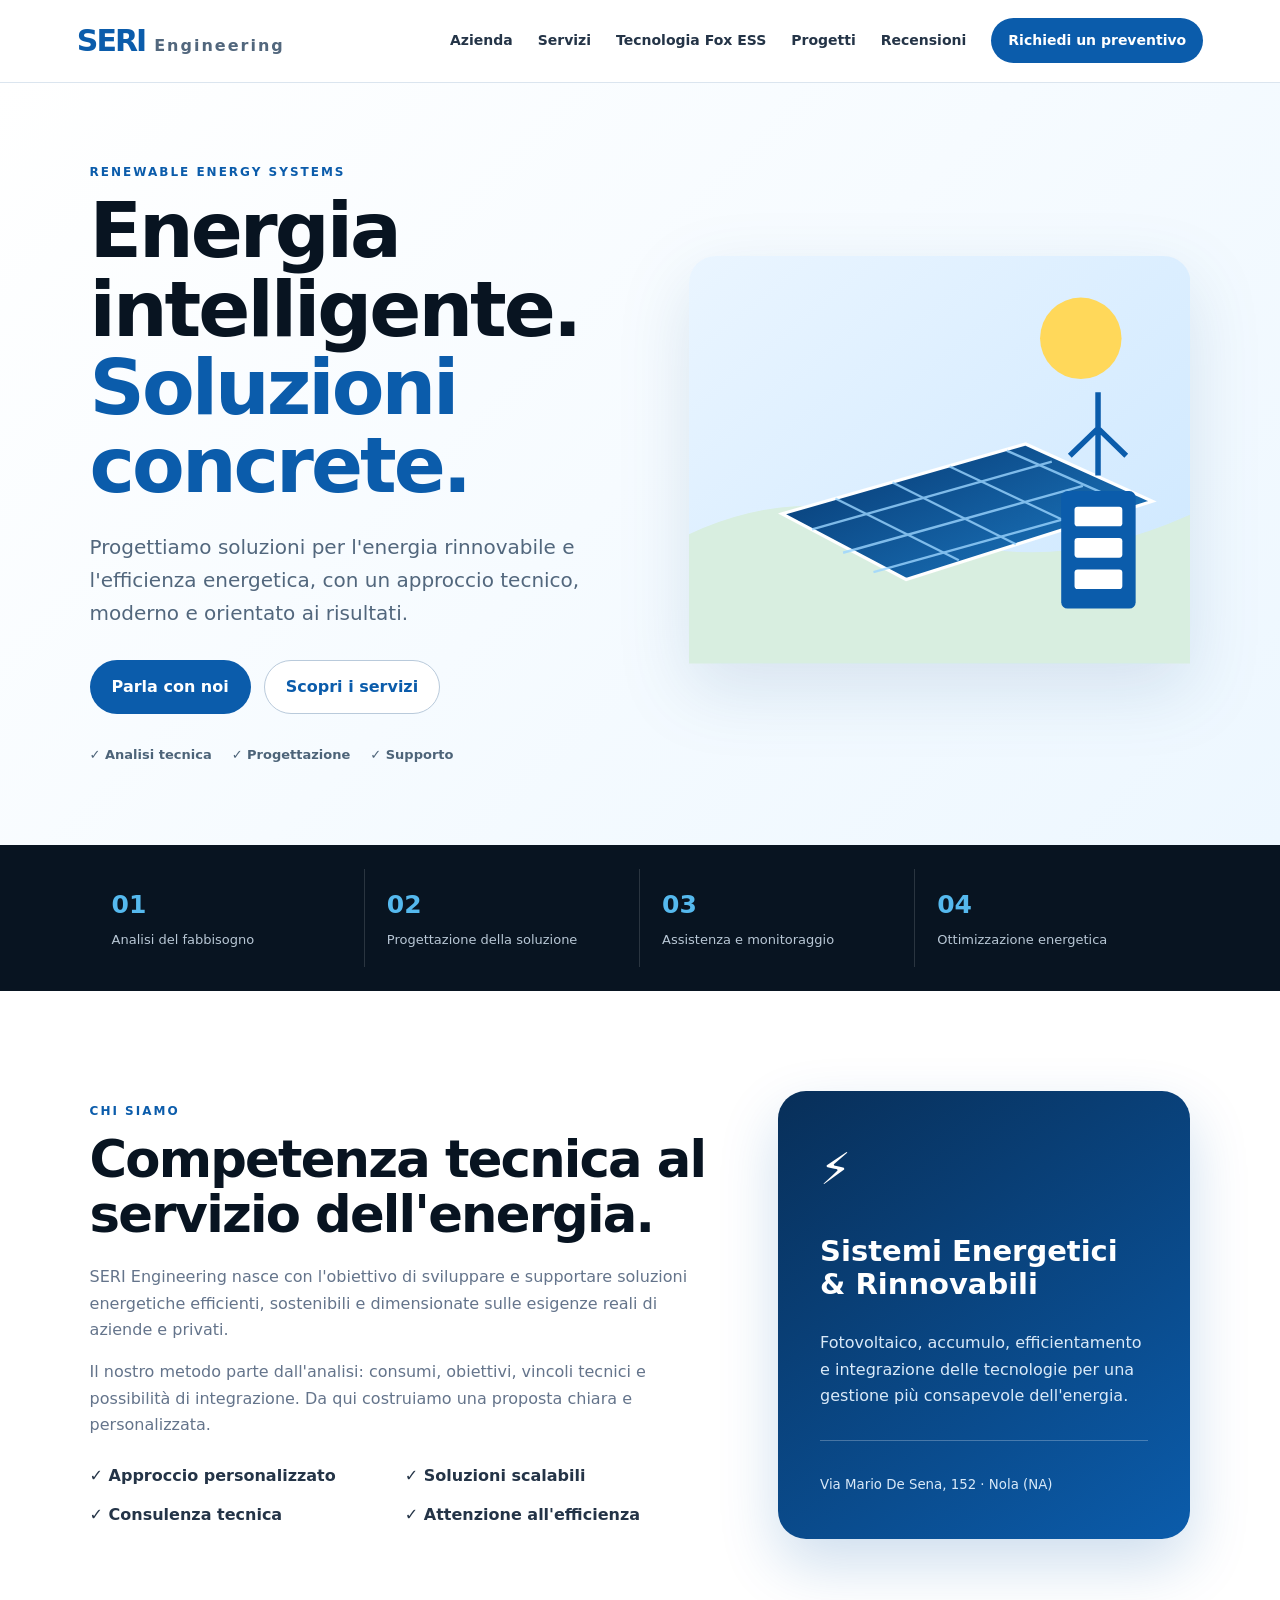
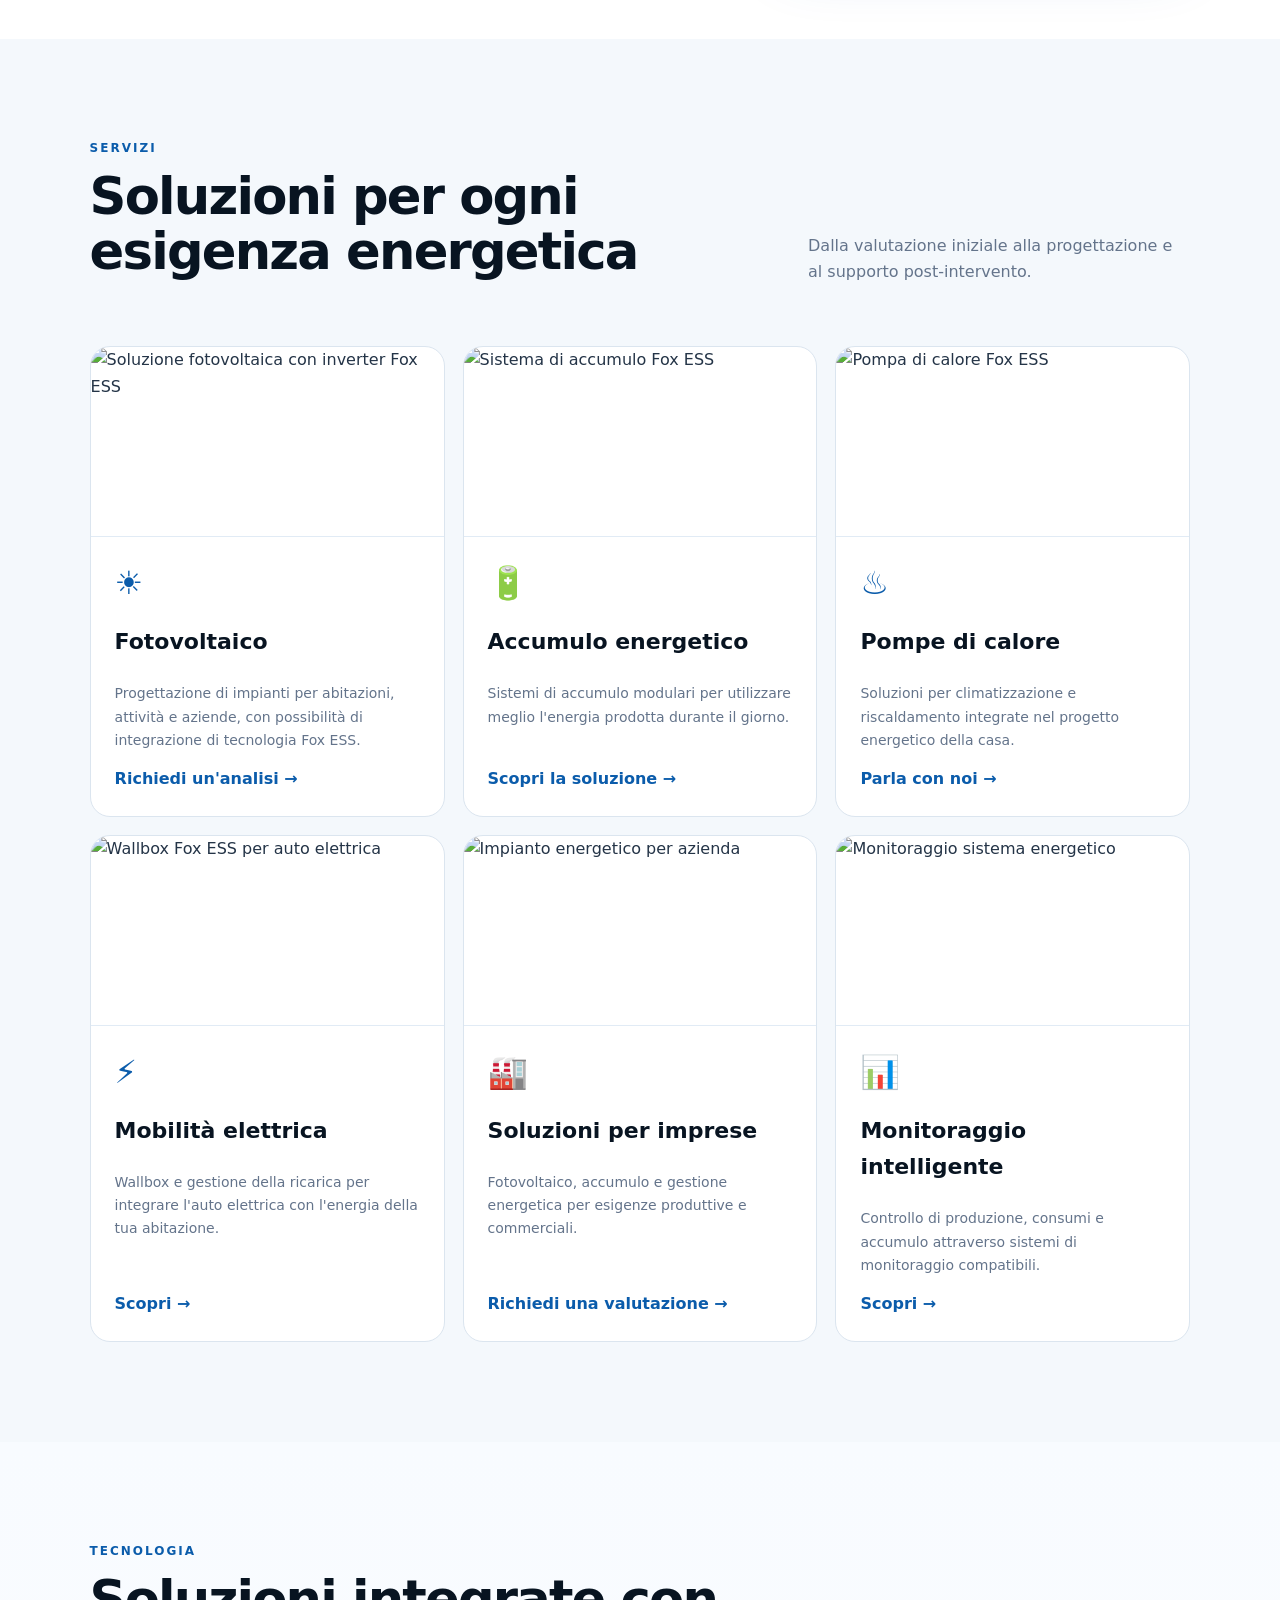
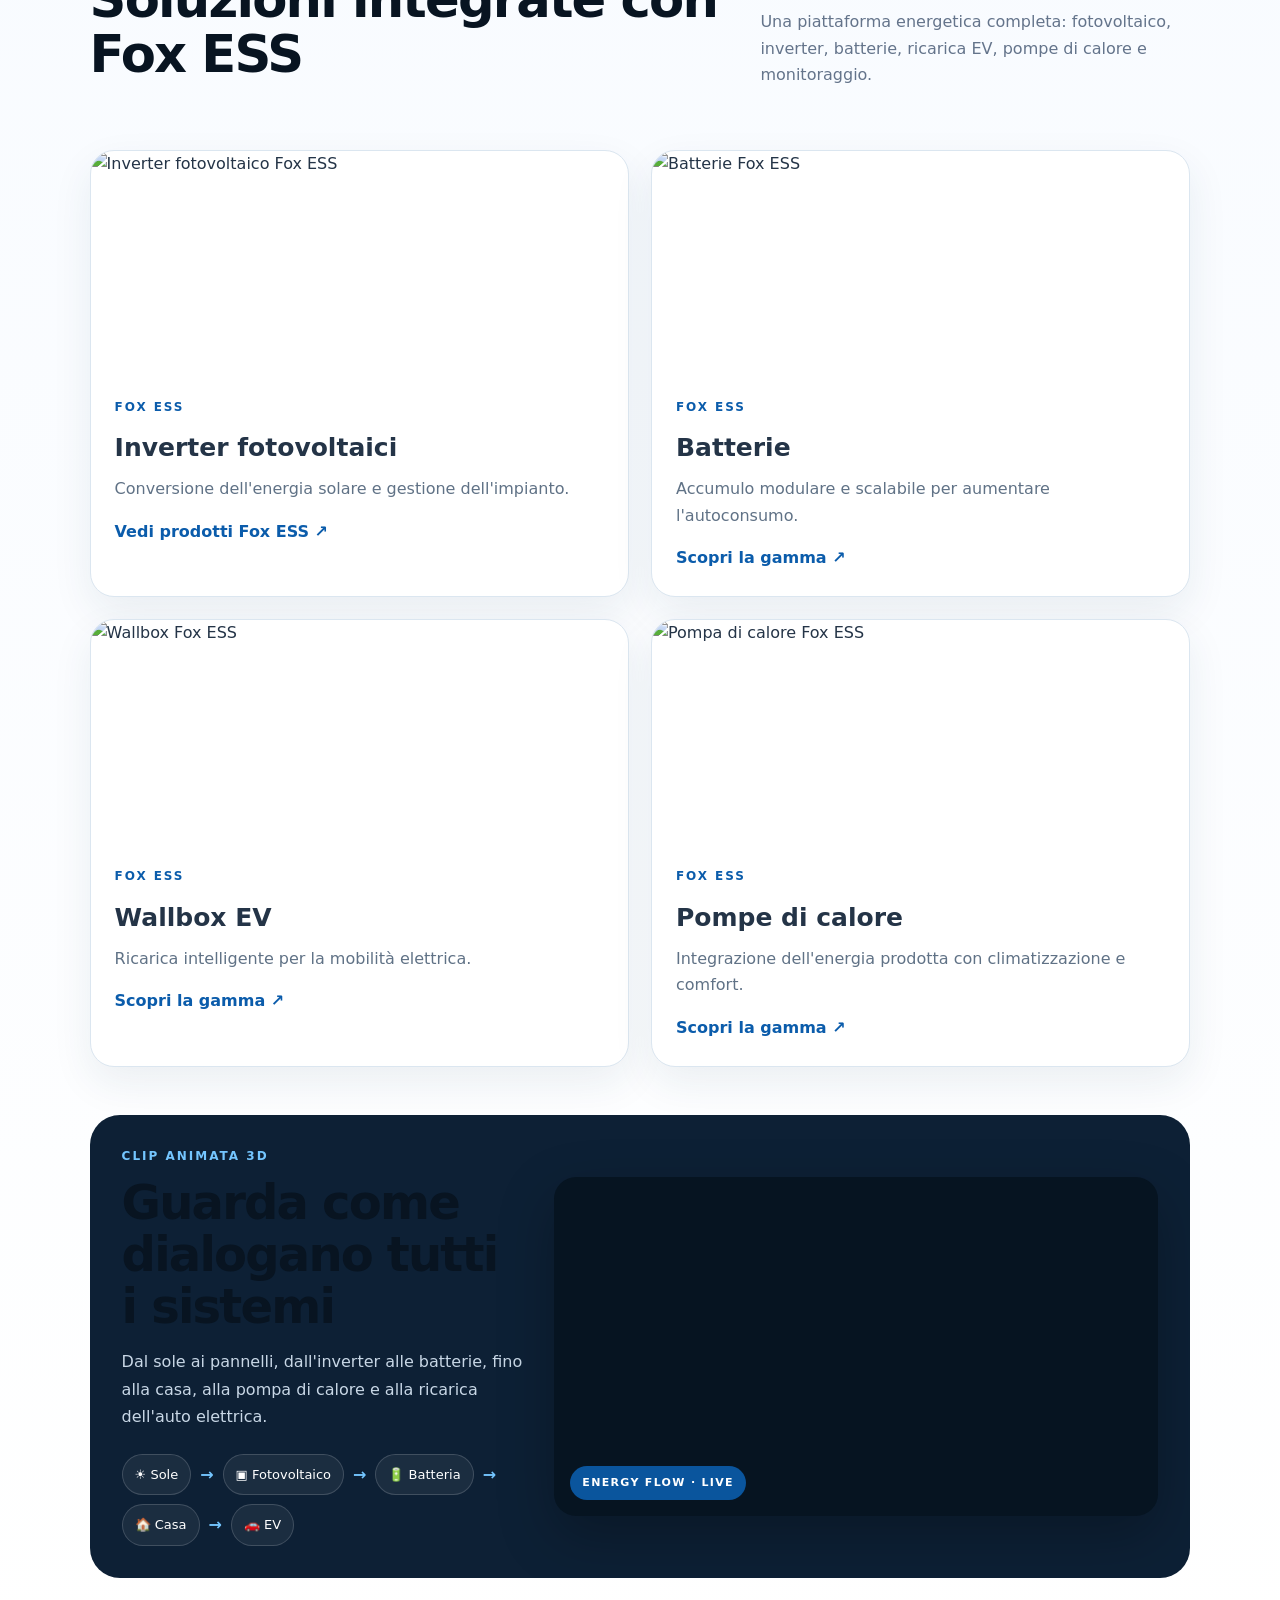
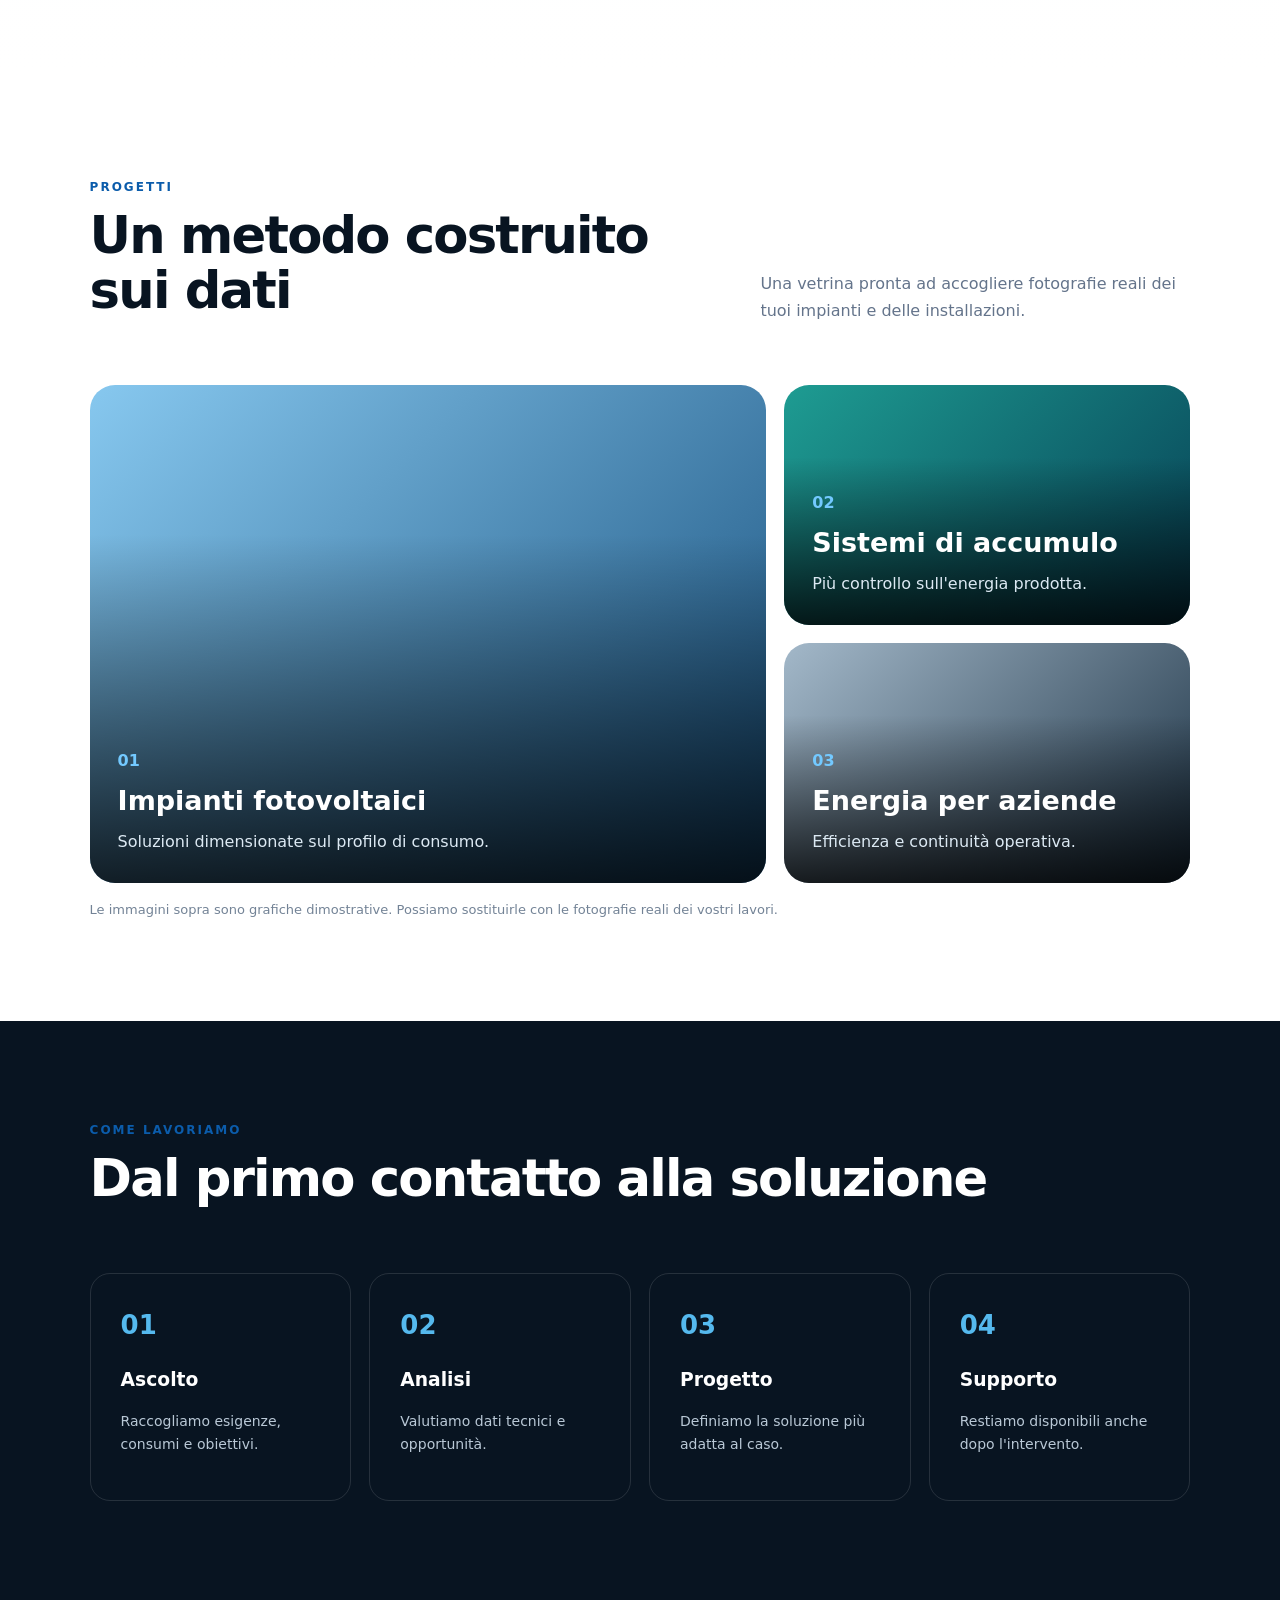
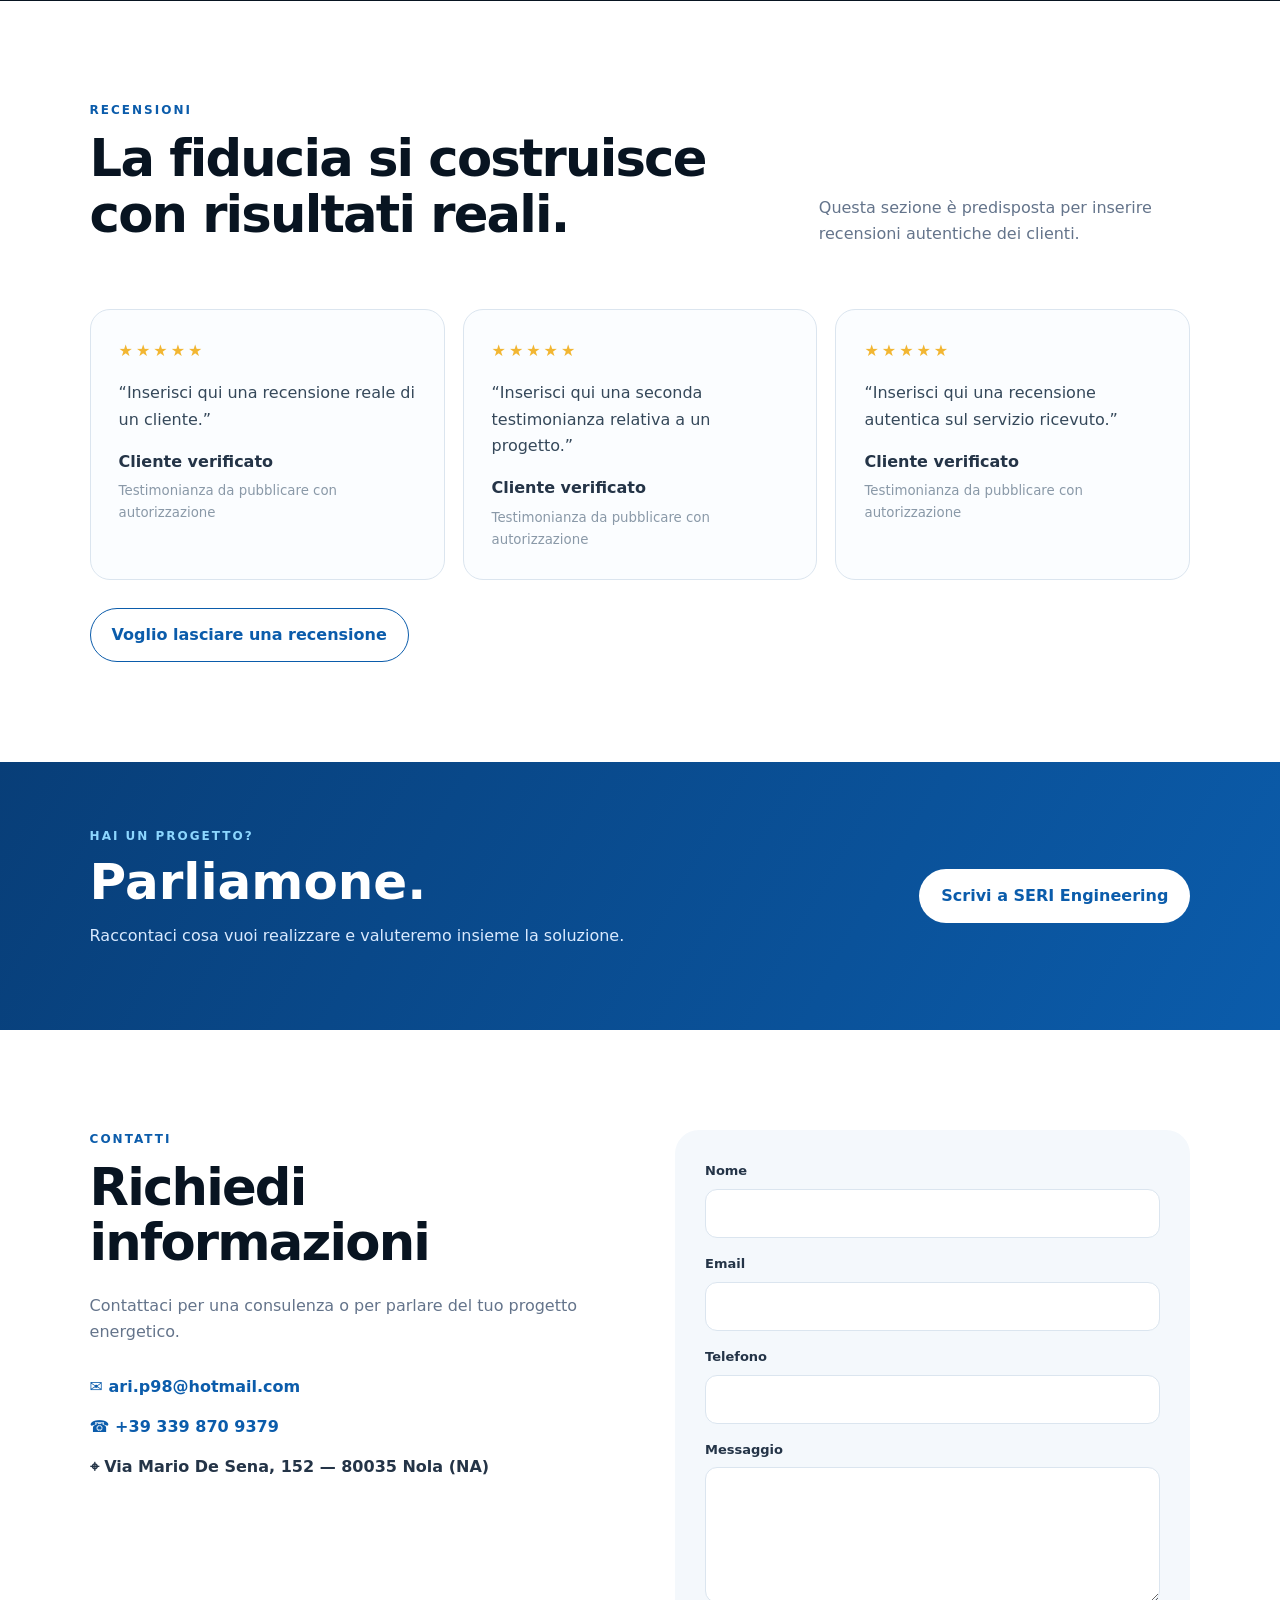
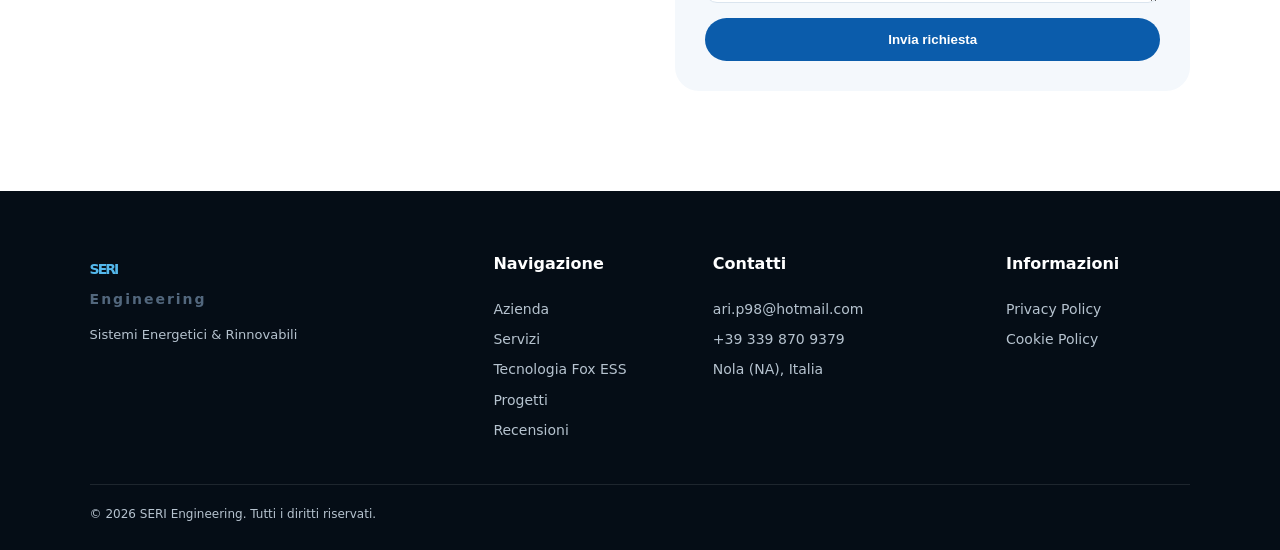
==== index.html @ bf1ba9ee "Add files via upload" ====
<!DOCTYPE html>
<html lang="it">
<head>
  <meta charset="UTF-8">
  <meta name="viewport" content="width=device-width, initial-scale=1.0">
  <meta name="description" content="SERI Engineering - sistemi energetici, energie rinnovabili, fotovoltaico, accumulo ed efficientamento energetico.">
  <meta name="theme-color" content="#0b5cab">
  <title>SERI Engineering | Sistemi Energetici & Rinnovabili</title>
  <link rel="icon" href="favicon.svg" type="image/svg+xml">
  <link rel="stylesheet" href="style.css">
</head>
<body>
<header class="header">
  <a class="brand" href="#home" aria-label="SERI Engineering home">
    <span class="brand-mark">SERI</span><span class="brand-sub">Engineering</span>
  </a>
  <button class="menu-btn" aria-label="Apri menu">☰</button>
  <nav class="nav">
    <a href="#azienda">Azienda</a>
    <a href="#servizi">Servizi</a>
    <a href="#fox">Tecnologia Fox ESS</a>
    <a href="#progetti">Progetti</a>
    <a href="#recensioni">Recensioni</a>
    <a href="#contatti" class="nav-cta">Richiedi un preventivo</a>
  </nav>
</header>

<main>
<section id="home" class="hero">
  <div class="hero-copy">
    <div class="eyebrow">RENEWABLE ENERGY SYSTEMS</div>
    <h1>Energia intelligente.<br><span>Soluzioni concrete.</span></h1>
    <p>Progettiamo soluzioni per l'energia rinnovabile e l'efficienza energetica, con un approccio tecnico, moderno e orientato ai risultati.</p>
    <div class="hero-actions">
      <a class="btn primary" href="#contatti">Parla con noi</a>
      <a class="btn ghost" href="#servizi">Scopri i servizi</a>
    </div>
    <div class="hero-trust">
      <span>✓ Analisi tecnica</span><span>✓ Progettazione</span><span>✓ Supporto</span>
    </div>
  </div>
  <div class="hero-art" aria-label="Illustrazione di impianto fotovoltaico">
    <svg viewBox="0 0 640 520" role="img">
      <defs>
        <linearGradient id="sky" x1="0" y1="0" x2="1" y2="1"><stop stop-color="#eaf5ff"/><stop offset="1" stop-color="#cce7ff"/></linearGradient>
        <linearGradient id="panel" x1="0" y1="0" x2="1" y2="1"><stop stop-color="#083e78"/><stop offset="1" stop-color="#1b75bd"/></linearGradient>
      </defs>
      <rect width="640" height="520" rx="34" fill="url(#sky)"/>
      <circle cx="500" cy="105" r="52" fill="#ffd85a"/>
      <path d="M0 355 Q150 285 300 350 T640 330 V520 H0Z" fill="#d8eee0"/>
      <g transform="translate(105 230) rotate(-8)">
        <polygon points="0,100 320,55 470,150 145,205" fill="url(#panel)" stroke="#fff" stroke-width="4"/>
        <g stroke="#9bd5ff" stroke-width="3" opacity=".8">
          <path d="M70 90 L215 190"/><path d="M145 80 L290 180"/><path d="M220 70 L365 165"/><path d="M295 60 L440 150"/>
          <path d="M35 125 L350 82"/><path d="M70 160 L385 118"/><path d="M105 190 L420 148"/>
        </g>
      </g>
      <g fill="#0b5cab">
        <rect x="475" y="300" width="95" height="150" rx="8"/>
        <rect x="492" y="320" width="61" height="25" rx="4" fill="#fff"/>
        <rect x="492" y="360" width="61" height="25" rx="4" fill="#fff"/>
        <rect x="492" y="400" width="61" height="25" rx="4" fill="#fff"/>
      </g>
      <path d="M522 280V220 M522 220l-36 35 M522 220l36 35 M522 220l0-46" stroke="#0b5cab" stroke-width="7" fill="none"/>
    </svg>
  </div>
</section>

<section class="stats">
  <div><strong>01</strong><span>Analisi del fabbisogno</span></div>
  <div><strong>02</strong><span>Progettazione della soluzione</span></div>
  <div><strong>03</strong><span>Assistenza e monitoraggio</span></div>
  <div><strong>04</strong><span>Ottimizzazione energetica</span></div>
</section>

<section id="azienda" class="section split">
  <div>
    <div class="eyebrow">CHI SIAMO</div>
    <h2>Competenza tecnica al servizio dell'energia.</h2>
    <p>SERI Engineering nasce con l'obiettivo di sviluppare e supportare soluzioni energetiche efficienti, sostenibili e dimensionate sulle esigenze reali di aziende e privati.</p>
    <p>Il nostro metodo parte dall'analisi: consumi, obiettivi, vincoli tecnici e possibilità di integrazione. Da qui costruiamo una proposta chiara e personalizzata.</p>
    <div class="check-grid">
      <span>✓ Approccio personalizzato</span><span>✓ Soluzioni scalabili</span>
      <span>✓ Consulenza tecnica</span><span>✓ Attenzione all'efficienza</span>
    </div>
  </div>
  <div class="about-card">
    <div class="about-icon">⚡</div>
    <h3>Sistemi Energetici & Rinnovabili</h3>
    <p>Fotovoltaico, accumulo, efficientamento e integrazione delle tecnologie per una gestione più consapevole dell'energia.</p>
    <div class="mini-line"></div>
    <small>Via Mario De Sena, 152 · Nola (NA)</small>
  </div>
</section>

<section id="servizi" class="section section-light">
  <div class="section-head">
    <div><div class="eyebrow">SERVIZI</div><h2>Soluzioni per ogni esigenza energetica</h2></div>
    <p>Dalla valutazione iniziale alla progettazione e al supporto post-intervento.</p>
  </div>
  <div class="cards service-cards-visual">
    <article class="service-card visual-card"><img src="assets/solar.svg" alt="Soluzione fotovoltaica con inverter Fox ESS"><div class="service-icon">☀</div><h3>Fotovoltaico</h3><p>Progettazione di impianti per abitazioni, attività e aziende, con possibilità di integrazione di tecnologia Fox ESS.</p><a href="#contatti">Richiedi un'analisi →</a></article>
    <article class="service-card visual-card"><img src="assets/battery.svg" alt="Sistema di accumulo Fox ESS"><div class="service-icon">🔋</div><h3>Accumulo energetico</h3><p>Sistemi di accumulo modulari per utilizzare meglio l'energia prodotta durante il giorno.</p><a href="#contatti">Scopri la soluzione →</a></article>
    <article class="service-card visual-card"><img src="assets/heatpump.svg" alt="Pompa di calore Fox ESS"><div class="service-icon">♨</div><h3>Pompe di calore</h3><p>Soluzioni per climatizzazione e riscaldamento integrate nel progetto energetico della casa.</p><a href="#contatti">Parla con noi →</a></article>
    <article class="service-card visual-card"><img src="assets/wallbox.svg" alt="Wallbox Fox ESS per auto elettrica"><div class="service-icon">⚡</div><h3>Mobilità elettrica</h3><p>Wallbox e gestione della ricarica per integrare l'auto elettrica con l'energia della tua abitazione.</p><a href="#contatti">Scopri →</a></article>
    <article class="service-card visual-card"><img src="assets/solar.svg" alt="Impianto energetico per azienda"><div class="service-icon">🏭</div><h3>Soluzioni per imprese</h3><p>Fotovoltaico, accumulo e gestione energetica per esigenze produttive e commerciali.</p><a href="#contatti">Richiedi una valutazione →</a></article>
    <article class="service-card visual-card"><img src="assets/battery.svg" alt="Monitoraggio sistema energetico"><div class="service-icon">📊</div><h3>Monitoraggio intelligente</h3><p>Controllo di produzione, consumi e accumulo attraverso sistemi di monitoraggio compatibili.</p><a href="#contatti">Scopri →</a></article>
  </div>
</section>

<section id="fox" class="section fox-section">
  <div class="section-head">
    <div><div class="eyebrow">TECNOLOGIA</div><h2>Soluzioni integrate con Fox ESS</h2></div>
    <p>Una piattaforma energetica completa: fotovoltaico, inverter, batterie, ricarica EV, pompe di calore e monitoraggio.</p>
  </div>
  <div class="fox-grid">
    <article class="fox-product"><img src="assets/solar.svg" alt="Inverter fotovoltaico Fox ESS"><div><span>FOX ESS</span><h3>Inverter fotovoltaici</h3><p>Conversione dell'energia solare e gestione dell'impianto.</p><a href="https://it.fox-ess.com/products/pv-inverter" target="_blank" rel="noopener">Vedi prodotti Fox ESS ↗</a></div></article>
    <article class="fox-product"><img src="assets/battery.svg" alt="Batterie Fox ESS"><div><span>FOX ESS</span><h3>Batterie</h3><p>Accumulo modulare e scalabile per aumentare l'autoconsumo.</p><a href="https://it.fox-ess.com/products" target="_blank" rel="noopener">Scopri la gamma ↗</a></div></article>
    <article class="fox-product"><img src="assets/wallbox.svg" alt="Wallbox Fox ESS"><div><span>FOX ESS</span><h3>Wallbox EV</h3><p>Ricarica intelligente per la mobilità elettrica.</p><a href="https://it.fox-ess.com/products" target="_blank" rel="noopener">Scopri la gamma ↗</a></div></article>
    <article class="fox-product"><img src="assets/heatpump.svg" alt="Pompa di calore Fox ESS"><div><span>FOX ESS</span><h3>Pompe di calore</h3><p>Integrazione dell'energia prodotta con climatizzazione e comfort.</p><a href="https://it.fox-ess.com/products" target="_blank" rel="noopener">Scopri la gamma ↗</a></div></article>
  </div>
  <div class="energy-clip">
    <div class="clip-copy"><div class="eyebrow">CLIP ANIMATA 3D</div><h2>Guarda come dialogano tutti i sistemi</h2><p>Dal sole ai pannelli, dall'inverter alle batterie, fino alla casa, alla pompa di calore e alla ricarica dell'auto elettrica.</p><div class="energy-flow"><span>☀ Sole</span><b>→</b><span>▣ Fotovoltaico</span><b>→</b><span>🔋 Batteria</span><b>→</b><span>🏠 Casa</span><b>→</b><span>🚗 EV</span></div></div>
    <div class="clip-frame"><video autoplay muted loop playsinline preload="metadata"><source src="assets/energia-3d.mp4" type="video/mp4">Il browser non supporta il video.</video><div class="clip-badge">ENERGY FLOW · LIVE</div></div>
  </div>
</section>
</section>

<section id="progetti" class="section">
  <div class="section-head">
    <div><div class="eyebrow">PROGETTI</div><h2>Un metodo costruito sui dati</h2></div>
    <p>Una vetrina pronta ad accogliere fotografie reali dei tuoi impianti e delle installazioni.</p>
  </div>
  <div class="project-grid">
    <article class="project project-solar"><div class="project-overlay"><span>01</span><h3>Impianti fotovoltaici</h3><p>Soluzioni dimensionate sul profilo di consumo.</p></div></article>
    <article class="project project-storage"><div class="project-overlay"><span>02</span><h3>Sistemi di accumulo</h3><p>Più controllo sull'energia prodotta.</p></div></article>
    <article class="project project-business"><div class="project-overlay"><span>03</span><h3>Energia per aziende</h3><p>Efficienza e continuità operativa.</p></div></article>
  </div>
  <div class="photo-note">Le immagini sopra sono grafiche dimostrative. Possiamo sostituirle con le fotografie reali dei vostri lavori.</div>
</section>

<section class="process section section-dark">
  <div class="section-head">
    <div><div class="eyebrow">COME LAVORIAMO</div><h2>Dal primo contatto alla soluzione</h2></div>
  </div>
  <div class="steps">
    <div><b>01</b><h3>Ascolto</h3><p>Raccogliamo esigenze, consumi e obiettivi.</p></div>
    <div><b>02</b><h3>Analisi</h3><p>Valutiamo dati tecnici e opportunità.</p></div>
    <div><b>03</b><h3>Progetto</h3><p>Definiamo la soluzione più adatta al caso.</p></div>
    <div><b>04</b><h3>Supporto</h3><p>Restiamo disponibili anche dopo l'intervento.</p></div>
  </div>
</section>

<section id="recensioni" class="section reviews">
  <div class="section-head">
    <div><div class="eyebrow">RECENSIONI</div><h2>La fiducia si costruisce con risultati reali.</h2></div>
    <p>Questa sezione è predisposta per inserire recensioni autentiche dei clienti.</p>
  </div>
  <div class="review-grid">
    <article class="review"><div class="stars">★★★★★</div><p>“Inserisci qui una recensione reale di un cliente.”</p><strong>Cliente verificato</strong><small>Testimonianza da pubblicare con autorizzazione</small></article>
    <article class="review"><div class="stars">★★★★★</div><p>“Inserisci qui una seconda testimonianza relativa a un progetto.”</p><strong>Cliente verificato</strong><small>Testimonianza da pubblicare con autorizzazione</small></article>
    <article class="review"><div class="stars">★★★★★</div><p>“Inserisci qui una recensione autentica sul servizio ricevuto.”</p><strong>Cliente verificato</strong><small>Testimonianza da pubblicare con autorizzazione</small></article>
  </div>
  <a class="btn outline" href="#contatti">Voglio lasciare una recensione</a>
</section>

<section class="cta-band">
  <div><div class="eyebrow">HAI UN PROGETTO?</div><h2>Parliamone.</h2><p>Raccontaci cosa vuoi realizzare e valuteremo insieme la soluzione.</p></div>
  <a class="btn light" href="mailto:ari.p98@hotmail.com?subject=Richiesta%20informazioni%20SERI%20Engineering">Scrivi a SERI Engineering</a>
</section>

<section id="contatti" class="section contact">
  <div class="contact-info">
    <div class="eyebrow">CONTATTI</div>
    <h2>Richiedi informazioni</h2>
    <p>Contattaci per una consulenza o per parlare del tuo progetto energetico.</p>
    <div class="contact-list">
      <a href="mailto:ari.p98@hotmail.com">✉ ari.p98@hotmail.com</a>
      <a href="tel:+393398709379">☎ +39 339 870 9379</a>
      <span>⌖ Via Mario De Sena, 152 — 80035 Nola (NA)</span>
    </div>
  </div>
  <form class="contact-form" action="mailto:ari.p98@hotmail.com" method="post" enctype="text/plain">
    <label>Nome<input name="Nome" required></label>
    <label>Email<input name="Email" type="email" required></label>
    <label>Telefono<input name="Telefono"></label>
    <label>Messaggio<textarea name="Messaggio" rows="5" required></textarea></label>
    <button class="btn primary" type="submit">Invia richiesta</button>
  </form>
</section>
</main>

<footer class="footer">
  <div class="footer-brand"><span class="brand-mark">SERI</span><span class="brand-sub">Engineering</span><p>Sistemi Energetici & Rinnovabili</p></div>
  <div><h4>Navigazione</h4><a href="#azienda">Azienda</a><a href="#servizi">Servizi</a><a href="#fox">Tecnologia Fox ESS</a><a href="#progetti">Progetti</a><a href="#recensioni">Recensioni</a></div>
  <div><h4>Contatti</h4><a href="mailto:ari.p98@hotmail.com">ari.p98@hotmail.com</a><a href="tel:+393398709379">+39 339 870 9379</a><span>Nola (NA), Italia</span></div>
  <div><h4>Informazioni</h4><a href="privacy.html">Privacy Policy</a><a href="cookie.html">Cookie Policy</a></div>
  <div class="copyright">© 2026 SERI Engineering. Tutti i diritti riservati.</div>
</footer>
<script src="script.js"></script>
</body>
</html>
---- style.css ----
:root{--blue:#0b5cab;--blue2:#083e78;--cyan:#20a7df;--dark:#081421;--text:#243447;--muted:#64748b;--light:#f4f8fc;--white:#fff;--line:#dbe5ef;--radius:22px}*{box-sizing:border-box}html{scroll-behavior:smooth}body{margin:0;font-family:Inter,system-ui,-apple-system,Segoe UI,Roboto,Arial,sans-serif;color:var(--text);line-height:1.65;background:#fff}a{text-decoration:none;color:inherit}.header{position:sticky;top:0;z-index:20;display:flex;align-items:center;justify-content:space-between;padding:16px 6%;background:rgba(255,255,255,.94);backdrop-filter:blur(12px);border-bottom:1px solid var(--line)}.brand{display:flex;align-items:baseline;gap:9px}.brand-mark{font-weight:900;font-size:30px;letter-spacing:-2px;color:var(--blue)}.brand-sub{font-weight:700;letter-spacing:2px;color:#52677d}.nav{display:flex;gap:25px;align-items:center;font-weight:600;font-size:14px}.nav a:hover{color:var(--blue)}.nav-cta{padding:11px 17px;border-radius:999px;background:var(--blue);color:#fff!important}.menu-btn{display:none;border:0;background:none;font-size:28px}.hero{min-height:690px;padding:80px 7%;display:grid;grid-template-columns:1.05fr .95fr;gap:45px;align-items:center;background:linear-gradient(135deg,#fff 0%,#edf7ff 100%)}.eyebrow{font-size:12px;letter-spacing:2px;font-weight:800;color:var(--blue);margin-bottom:10px}.hero h1{font-size:clamp(44px,6vw,78px);line-height:1.02;letter-spacing:-3px;margin:0 0 25px;color:var(--dark)}.hero h1 span{color:var(--blue)}.hero p{font-size:20px;max-width:650px;color:#52677d}.hero-actions{display:flex;gap:13px;margin:30px 0}.btn{display:inline-flex;justify-content:center;align-items:center;padding:13px 21px;border-radius:999px;font-weight:800;border:1px solid transparent;cursor:pointer}.primary{background:var(--blue);color:#fff}.ghost{border-color:#b9cadb;color:var(--blue);background:#fff}.light{background:#fff;color:var(--blue)}.outline{border-color:var(--blue);color:var(--blue);margin-top:28px}.hero-trust{display:flex;gap:20px;flex-wrap:wrap;color:#4d6479;font-size:13px;font-weight:700}.hero-art svg{width:100%;filter:drop-shadow(0 25px 35px rgba(8,62,120,.12))}.stats{display:grid;grid-template-columns:repeat(4,1fr);padding:24px 7%;background:var(--dark);color:#fff}.stats div{padding:15px 22px;border-right:1px solid rgba(255,255,255,.14)}.stats div:last-child{border:0}.stats strong{display:block;font-size:25px;color:#55b9ee}.stats span{font-size:13px;color:#b8c7d5}.section{padding:100px 7%;max-width:1400px;margin:auto}.split{display:grid;grid-template-columns:1.2fr .8fr;gap:70px;align-items:center}.section h2{font-size:clamp(34px,4vw,53px);line-height:1.08;letter-spacing:-1.8px;color:var(--dark);margin:0 0 22px}.section p{color:var(--muted)}.about-card{padding:42px;border-radius:28px;background:linear-gradient(145deg,#082f59,#0b5cab);color:#fff;box-shadow:0 25px 60px rgba(11,92,171,.2)}.about-card h3{font-size:29px;line-height:1.15}.about-card p,.about-card small{color:#d9e9f8}.about-icon{font-size:44px}.mini-line{height:1px;background:rgba(255,255,255,.25);margin:30px 0}.check-grid{display:grid;grid-template-columns:1fr 1fr;gap:12px;margin-top:25px;font-weight:700}.section-light{max-width:none;background:var(--light)}.section-light>*{max-width:1260px;margin-left:auto;margin-right:auto}.section-head{display:flex;justify-content:space-between;gap:40px;align-items:end;margin-bottom:45px}.section-head>p{max-width:430px}.cards{display:grid;grid-template-columns:repeat(3,1fr);gap:18px}.service-card{padding:30px;border:1px solid var(--line);border-radius:20px;background:#fff;transition:.25s}.service-card:hover{transform:translateY(-5px);box-shadow:0 20px 45px rgba(8,20,33,.08)}.service-icon{font-size:32px;color:var(--blue);margin-bottom:14px}.service-card h3{font-size:22px;margin:0 0 8px;color:var(--dark)}.service-card p{font-size:14px}.service-card a{color:var(--blue);font-weight:800}.project-grid{display:grid;grid-template-columns:1.25fr .75fr;grid-template-rows:240px 240px;gap:18px}.project{position:relative;overflow:hidden;border-radius:25px;background-size:cover;background-position:center}.project:before{content:"";position:absolute;inset:0;background:linear-gradient(180deg,transparent 30%,rgba(0,0,0,.8))}.project-solar{grid-row:span 2;background:linear-gradient(135deg,#87c8ef,#174f7c)}.project-storage{background:linear-gradient(135deg,#1e9c92,#063f54)}.project-business{background:linear-gradient(135deg,#a3b8c9,#1d3345)}.project-overlay{position:absolute;bottom:0;padding:28px;color:#fff}.project-overlay span{color:#73c9ff;font-weight:900}.project-overlay h3{font-size:27px;margin:5px 0}.project-overlay p{color:#dce9f3;margin:0}.photo-note{font-size:12px;color:#7a8998;margin-top:15px}.section-dark{max-width:none;background:var(--dark);color:#fff}.section-dark h2{color:#fff}.steps{display:grid;grid-template-columns:repeat(4,1fr);gap:18px}.steps div{padding:30px;border:1px solid rgba(255,255,255,.12);border-radius:20px}.steps b{color:#55b9ee;font-size:26px}.steps h3{margin-bottom:5px}.steps p{color:#b9c8d6;font-size:14px}.reviews{background:#fff}.review-grid{display:grid;grid-template-columns:repeat(3,1fr);gap:18px}.review{border:1px solid var(--line);padding:28px;border-radius:20px;background:#fbfdff}.stars{letter-spacing:3px;color:#f2b632}.review p{font-size:16px;color:#35485a}.review strong,.review small{display:block}.review small{color:#8a99a8;margin-top:5px}.cta-band{padding:65px 7%;background:linear-gradient(120deg,var(--blue2),var(--blue));color:#fff;display:flex;justify-content:space-between;align-items:center;gap:30px}.cta-band h2{font-size:50px;margin:0;line-height:1}.cta-band p{color:#d9eaff}.cta-band .eyebrow{color:#8dd7ff}.contact{display:grid;grid-template-columns:1fr 1fr;gap:70px}.contact-list{display:grid;gap:14px;margin-top:28px;font-weight:700}.contact-list a{color:var(--blue)}.contact-form{display:grid;gap:15px;padding:30px;background:var(--light);border-radius:24px}.contact-form label{font-size:13px;font-weight:800}.contact-form input,.contact-form textarea{display:block;width:100%;margin-top:7px;border:1px solid var(--line);border-radius:12px;padding:13px;font:inherit;background:#fff}.footer{background:#050d16;color:#b6c3cf;padding:60px 7% 25px;display:grid;grid-template-columns:2fr 1fr 1.4fr 1fr;gap:35px}.footer .brand-mark{color:#54b8ec}.footer h4{color:#fff;margin-top:0}.footer a,.footer span{display:block;margin:7px 0;font-size:14px}.footer p{font-size:13px}.copyright{grid-column:1/-1;border-top:1px solid rgba(255,255,255,.1);padding-top:20px;font-size:12px}@media(max-width:900px){.nav{display:none}.menu-btn{display:block}.header{padding:13px 5%}.hero{grid-template-columns:1fr;padding:60px 5%}.hero-art{order:-1}.hero h1{letter-spacing:-2px}.stats{grid-template-columns:1fr 1fr;padding:18px 5%}.stats div{border-bottom:1px solid rgba(255,255,255,.14)}.split,.contact{grid-template-columns:1fr}.section{padding:70px 5%}.cards,.review-grid{grid-template-columns:1fr 1fr}.project-grid{grid-template-columns:1fr;grid-template-rows:240px 240px 240px}.project-solar{grid-row:auto}.steps{grid-template-columns:1fr 1fr}.section-head,.cta-band{display:block}.cta-band .btn{margin-top:20px}.footer{grid-template-columns:1fr 1fr}}@media(max-width:600px){.hero{min-height:auto}.hero p{font-size:17px}.hero-actions{flex-direction:column}.stats{grid-template-columns:1fr}.cards,.review-grid,.steps,.footer{grid-template-columns:1fr}.check-grid{grid-template-columns:1fr}.footer .copyright{grid-column:auto}}

/* Visual services + Fox ESS technology section */
.service-cards-visual{align-items:stretch}
.visual-card{overflow:hidden;padding:0 0 24px;display:flex;flex-direction:column}
.visual-card img{width:100%;height:190px;object-fit:cover;display:block;border-bottom:1px solid rgba(11,92,171,.12)}
.visual-card .service-icon,.visual-card h3,.visual-card p,.visual-card a{margin-left:24px;margin-right:24px}
.visual-card .service-icon{margin-top:20px}
.visual-card a{margin-top:auto}
.fox-section{background:linear-gradient(180deg,#f8fbff 0%,#fff 100%)}
.fox-grid{display:grid;grid-template-columns:repeat(2,minmax(0,1fr));gap:22px;margin-top:32px}
.fox-product{background:#fff;border:1px solid #dbe6f0;border-radius:24px;overflow:hidden;box-shadow:0 16px 40px rgba(24,58,92,.08)}
.fox-product img{width:100%;height:220px;object-fit:cover;display:block}
.fox-product>div{padding:22px 24px 25px}
.fox-product span{font-size:12px;font-weight:800;letter-spacing:.16em;color:#0b5cab}
.fox-product h3{margin:8px 0 8px;font-size:25px}
.fox-product p{color:#607286;margin:0 0 16px}
.fox-product a{font-weight:700;color:#0b5cab}
.energy-clip{margin-top:48px;display:grid;grid-template-columns:.8fr 1.2fr;gap:30px;align-items:center;background:#0d2035;color:#fff;border-radius:30px;padding:32px;overflow:hidden}
.energy-clip .eyebrow{color:#74c6ff}.energy-clip h2{font-size:clamp(30px,4vw,48px);margin:10px 0 15px}.energy-clip p{color:#c8d7e6;line-height:1.7}
.energy-flow{display:flex;flex-wrap:wrap;gap:9px;align-items:center;margin-top:24px}.energy-flow span{padding:9px 12px;border:1px solid rgba(255,255,255,.16);border-radius:999px;background:rgba(255,255,255,.06);font-size:13px}.energy-flow b{color:#74c6ff}
.clip-frame{position:relative;border-radius:22px;overflow:hidden;background:#061421;box-shadow:0 20px 55px rgba(0,0,0,.25)}
.clip-frame video{display:block;width:100%;height:auto;aspect-ratio:16/9;object-fit:cover}
.clip-badge{position:absolute;left:16px;bottom:16px;padding:8px 12px;border-radius:999px;background:rgba(11,92,171,.9);font-size:11px;font-weight:800;letter-spacing:.12em}
.photo-note{margin-top:16px;color:#738396;font-size:13px}
@media(max-width:800px){.fox-grid,.energy-clip{grid-template-columns:1fr}.energy-clip{padding:20px}.visual-card img{height:170px}.fox-product img{height:190px}}
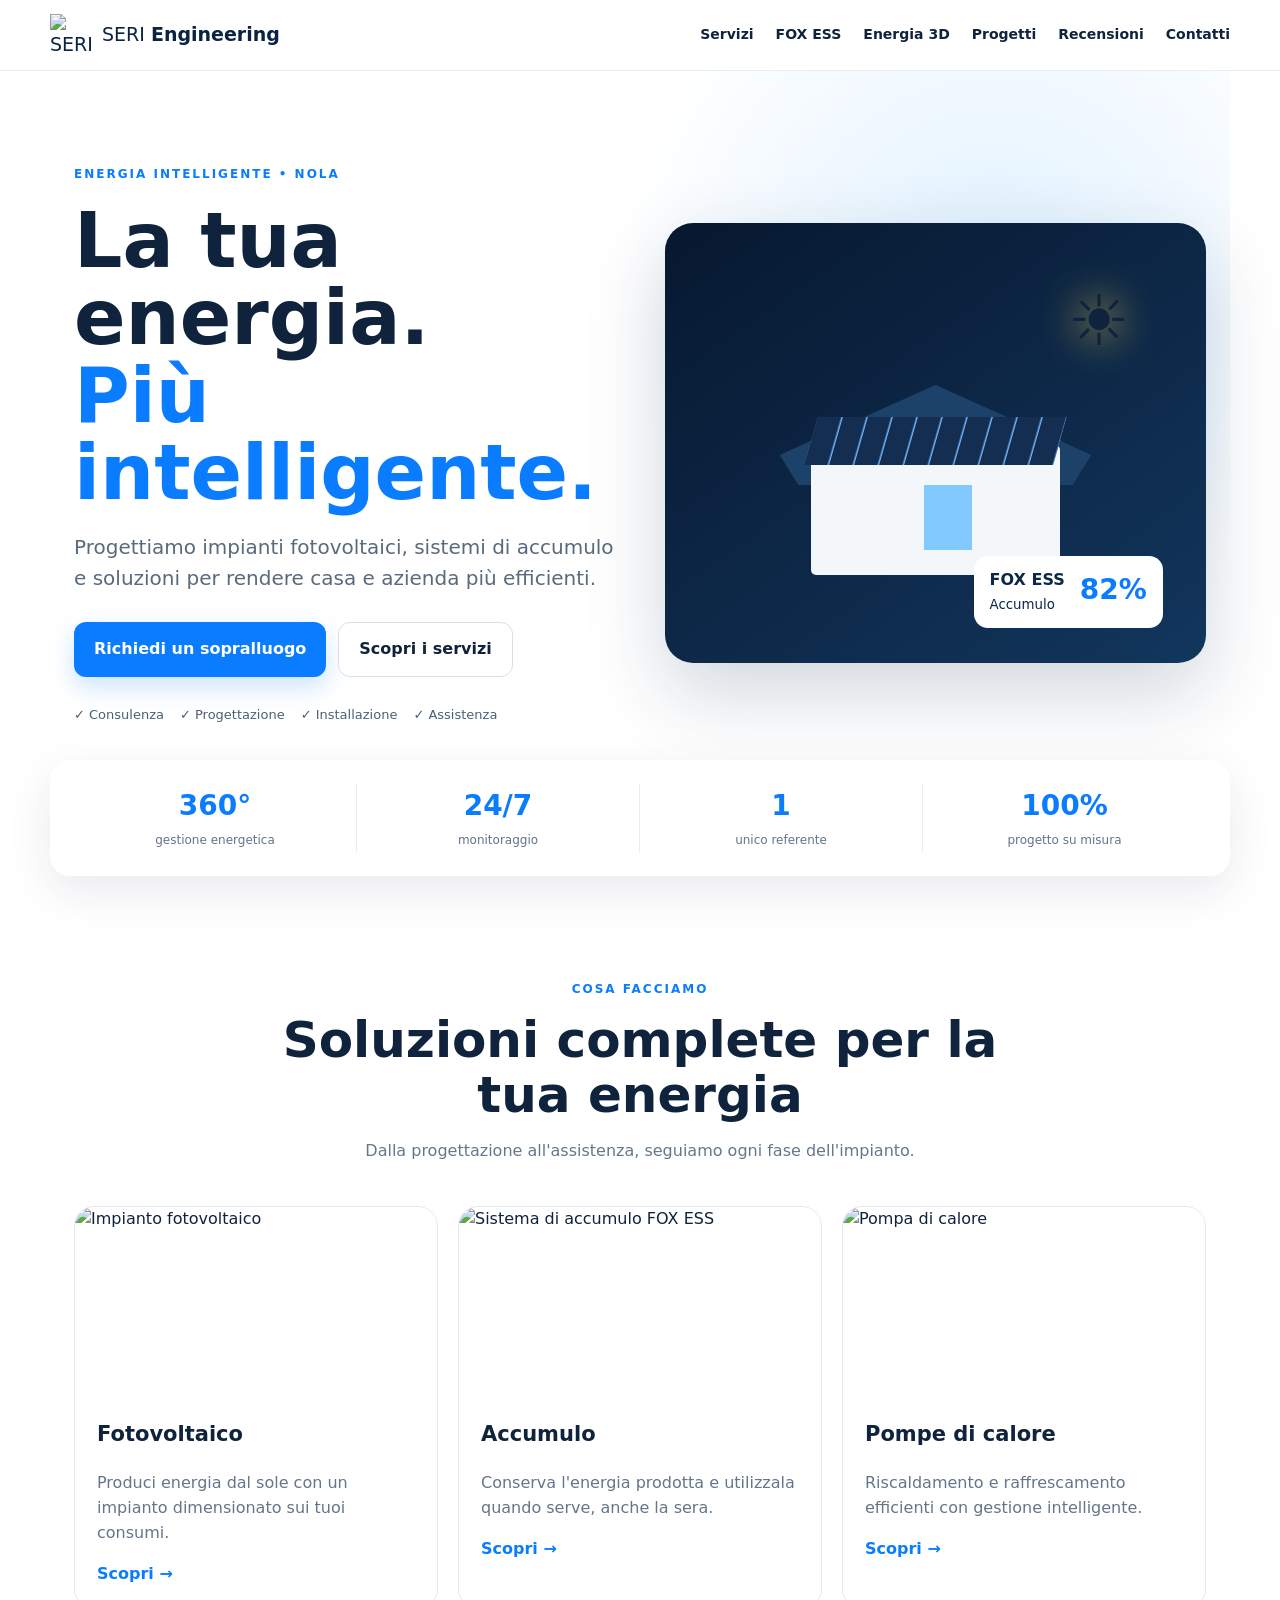
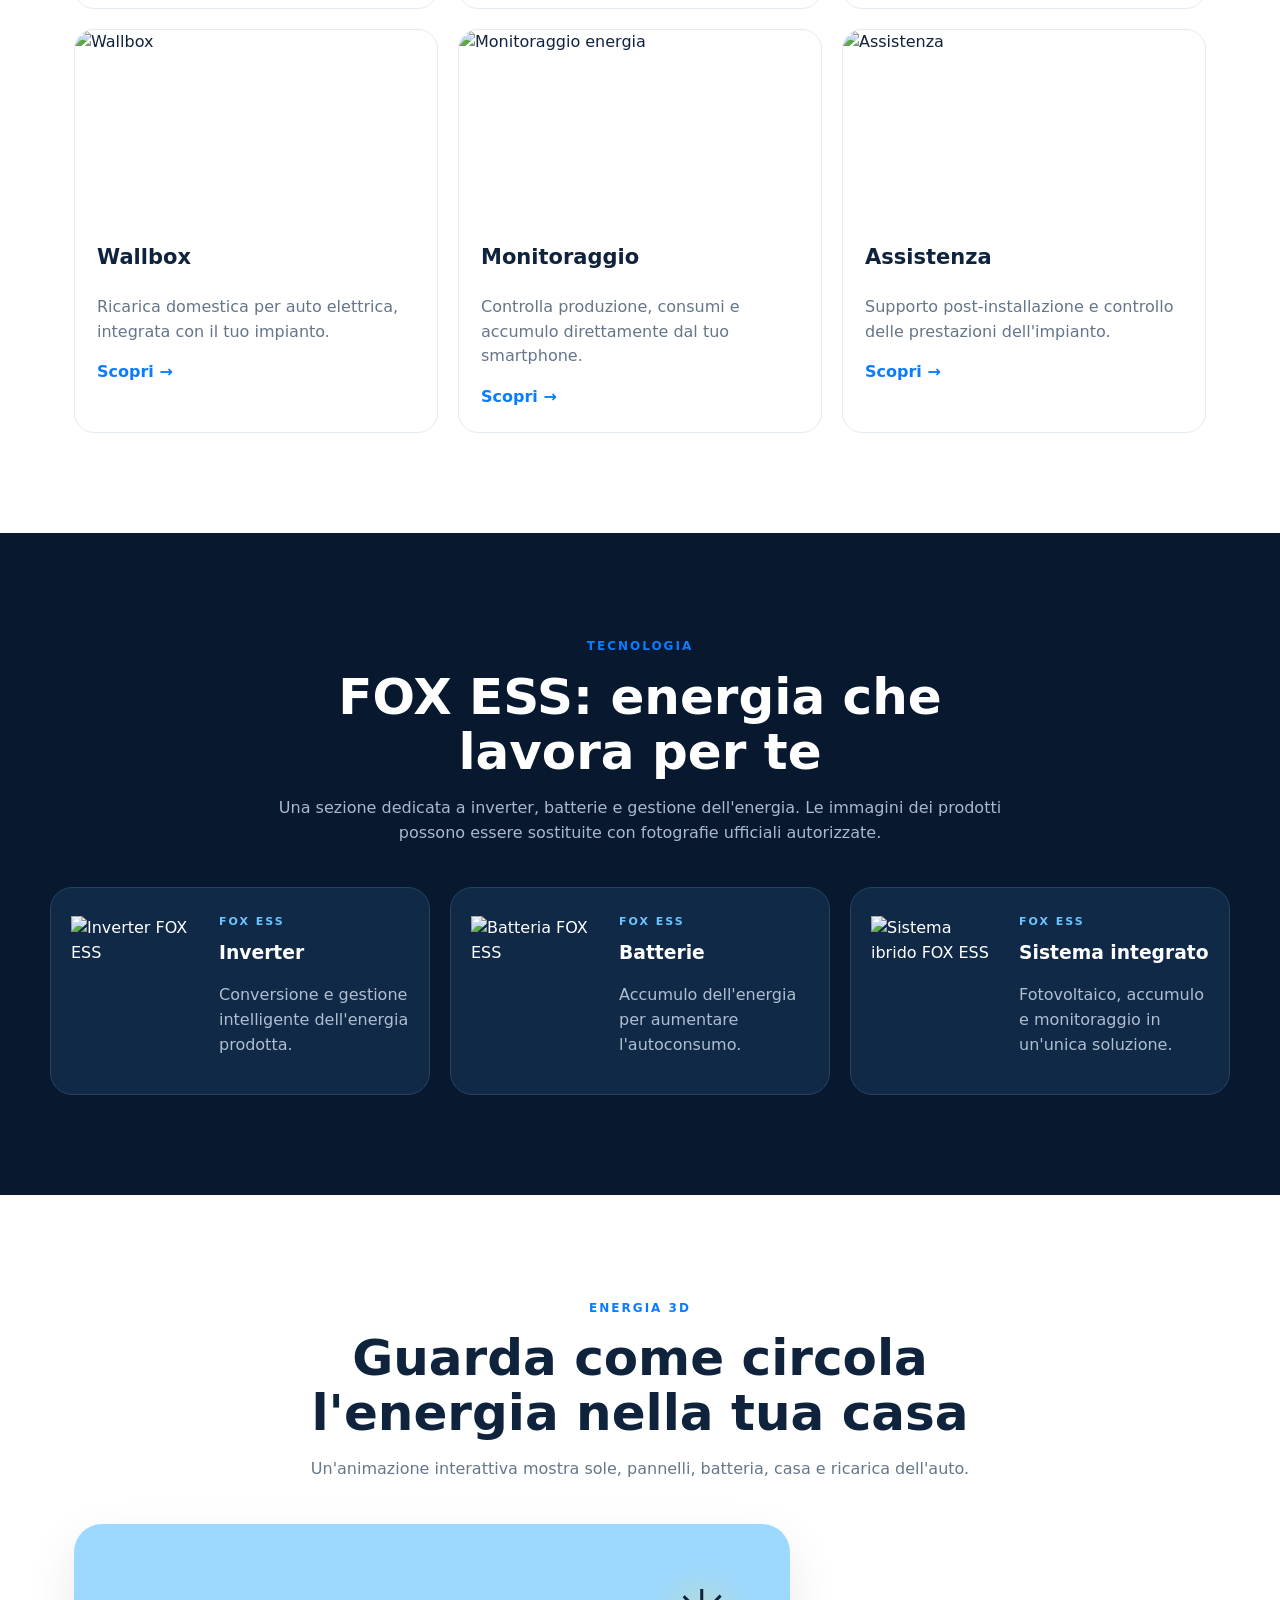
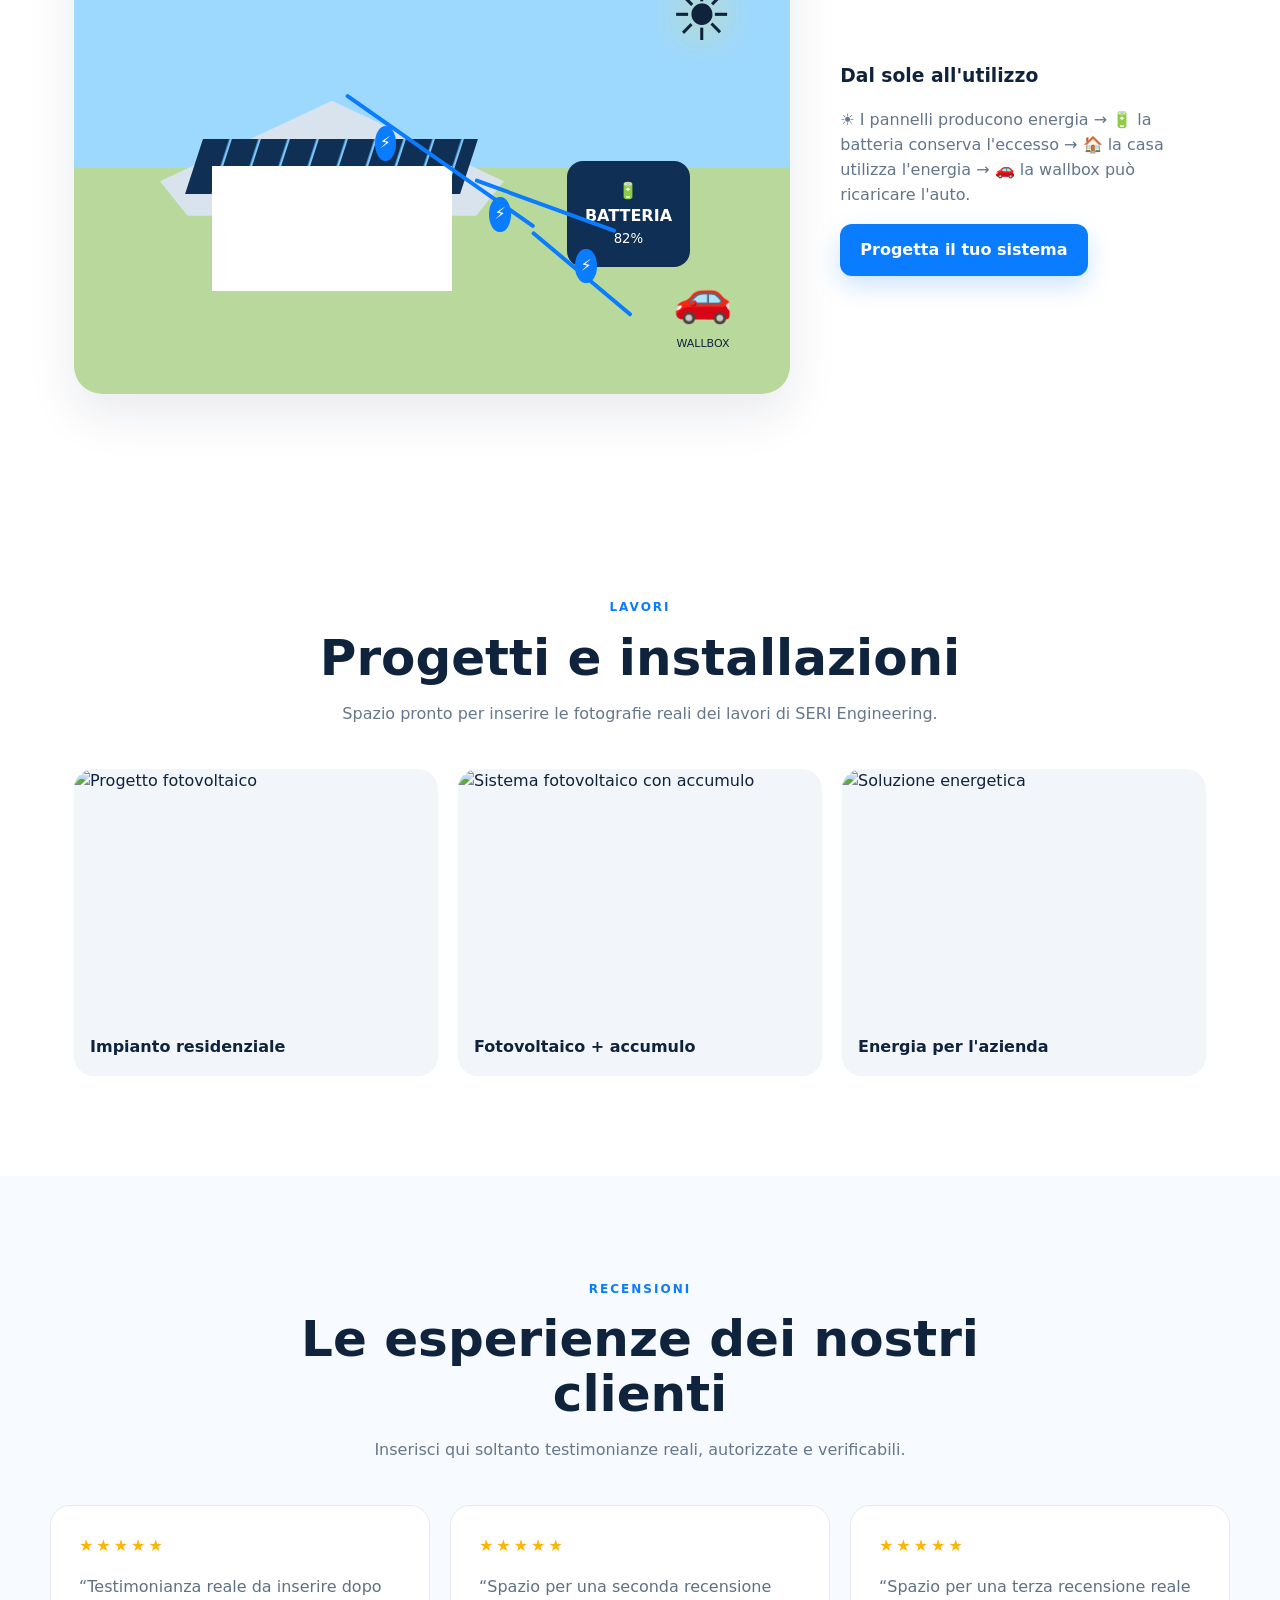
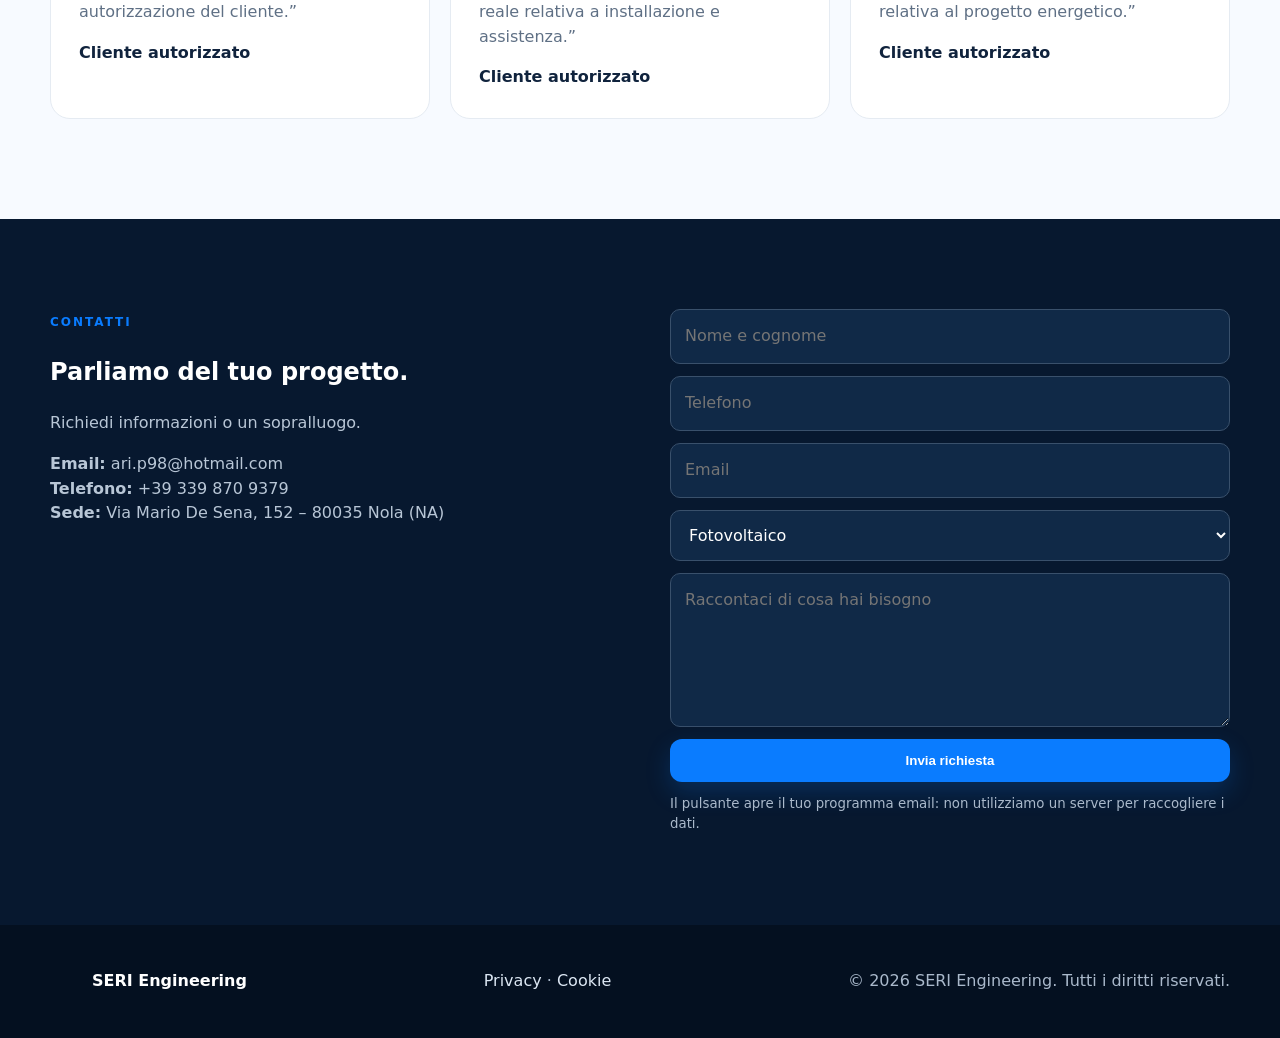
==== commit 5d487971: "Add files via upload" ====
--- a/index.html
+++ b/index.html
@@ -1,202 +1,111 @@
-<!DOCTYPE html>
+<!doctype html>
 <html lang="it">
 <head>
-  <meta charset="UTF-8">
-  <meta name="viewport" content="width=device-width, initial-scale=1.0">
-  <meta name="description" content="SERI Engineering - sistemi energetici, energie rinnovabili, fotovoltaico, accumulo ed efficientamento energetico.">
-  <meta name="theme-color" content="#0b5cab">
-  <title>SERI Engineering | Sistemi Energetici & Rinnovabili</title>
-  <link rel="icon" href="favicon.svg" type="image/svg+xml">
+  <meta charset="utf-8">
+  <meta name="viewport" content="width=device-width, initial-scale=1">
+  <title>SERI Engineering | Fotovoltaico, Accumulo, Clima ed Energia</title>
+  <meta name="description" content="SERI Engineering: soluzioni per fotovoltaico, accumulo, pompe di calore, climatizzazione, wallbox e gestione intelligente dell'energia.">
+  <meta name="theme-color" content="#07182f">
+  <link rel="icon" href="assets/logo.svg" type="image/svg+xml">
   <link rel="stylesheet" href="style.css">
 </head>
 <body>
 <header class="header">
-  <a class="brand" href="#home" aria-label="SERI Engineering home">
-    <span class="brand-mark">SERI</span><span class="brand-sub">Engineering</span>
-  </a>
+  <a class="brand" href="#home"><img src="assets/logo.svg" alt="SERI Engineering"><span>SERI <b>Engineering</b></span></a>
   <button class="menu-btn" aria-label="Apri menu">☰</button>
   <nav class="nav">
-    <a href="#azienda">Azienda</a>
-    <a href="#servizi">Servizi</a>
-    <a href="#fox">Tecnologia Fox ESS</a>
-    <a href="#progetti">Progetti</a>
-    <a href="#recensioni">Recensioni</a>
-    <a href="#contatti" class="nav-cta">Richiedi un preventivo</a>
+    <a href="#servizi">Servizi</a><a href="#fox">FOX ESS</a><a href="#energia">Energia 3D</a>
+    <a href="#progetti">Progetti</a><a href="#recensioni">Recensioni</a><a href="#contatti">Contatti</a>
   </nav>
 </header>
 
-<main>
-<section id="home" class="hero">
+<main id="home">
+<section class="hero">
   <div class="hero-copy">
-    <div class="eyebrow">RENEWABLE ENERGY SYSTEMS</div>
-    <h1>Energia intelligente.<br><span>Soluzioni concrete.</span></h1>
-    <p>Progettiamo soluzioni per l'energia rinnovabile e l'efficienza energetica, con un approccio tecnico, moderno e orientato ai risultati.</p>
-    <div class="hero-actions">
-      <a class="btn primary" href="#contatti">Parla con noi</a>
-      <a class="btn ghost" href="#servizi">Scopri i servizi</a>
-    </div>
-    <div class="hero-trust">
-      <span>✓ Analisi tecnica</span><span>✓ Progettazione</span><span>✓ Supporto</span>
-    </div>
+    <span class="eyebrow">ENERGIA INTELLIGENTE • NOLA</span>
+    <h1>La tua energia.<br><span>Più intelligente.</span></h1>
+    <p>Progettiamo impianti fotovoltaici, sistemi di accumulo e soluzioni per rendere casa e azienda più efficienti.</p>
+    <div class="actions"><a class="btn primary" href="#contatti">Richiedi un sopralluogo</a><a class="btn ghost" href="#servizi">Scopri i servizi</a></div>
+    <div class="trust"><span>✓ Consulenza</span><span>✓ Progettazione</span><span>✓ Installazione</span><span>✓ Assistenza</span></div>
   </div>
-  <div class="hero-art" aria-label="Illustrazione di impianto fotovoltaico">
-    <svg viewBox="0 0 640 520" role="img">
-      <defs>
-        <linearGradient id="sky" x1="0" y1="0" x2="1" y2="1"><stop stop-color="#eaf5ff"/><stop offset="1" stop-color="#cce7ff"/></linearGradient>
-        <linearGradient id="panel" x1="0" y1="0" x2="1" y2="1"><stop stop-color="#083e78"/><stop offset="1" stop-color="#1b75bd"/></linearGradient>
-      </defs>
-      <rect width="640" height="520" rx="34" fill="url(#sky)"/>
-      <circle cx="500" cy="105" r="52" fill="#ffd85a"/>
-      <path d="M0 355 Q150 285 300 350 T640 330 V520 H0Z" fill="#d8eee0"/>
-      <g transform="translate(105 230) rotate(-8)">
-        <polygon points="0,100 320,55 470,150 145,205" fill="url(#panel)" stroke="#fff" stroke-width="4"/>
-        <g stroke="#9bd5ff" stroke-width="3" opacity=".8">
-          <path d="M70 90 L215 190"/><path d="M145 80 L290 180"/><path d="M220 70 L365 165"/><path d="M295 60 L440 150"/>
-          <path d="M35 125 L350 82"/><path d="M70 160 L385 118"/><path d="M105 190 L420 148"/>
-        </g>
-      </g>
-      <g fill="#0b5cab">
-        <rect x="475" y="300" width="95" height="150" rx="8"/>
-        <rect x="492" y="320" width="61" height="25" rx="4" fill="#fff"/>
-        <rect x="492" y="360" width="61" height="25" rx="4" fill="#fff"/>
-        <rect x="492" y="400" width="61" height="25" rx="4" fill="#fff"/>
-      </g>
-      <path d="M522 280V220 M522 220l-36 35 M522 220l36 35 M522 220l0-46" stroke="#0b5cab" stroke-width="7" fill="none"/>
-    </svg>
+  <div class="energy-card">
+    <div class="sun">☀</div><div class="house"><div class="roof"></div><div class="wall"></div><div class="panel-grid"></div><div class="window"></div></div>
+    <div class="energy-flow"><i></i><i></i><i></i></div>
+    <div class="battery-mini"><b>FOX ESS</b><strong>82%</strong><small>Accumulo</small></div>
   </div>
 </section>
 
-<section class="stats">
-  <div><strong>01</strong><span>Analisi del fabbisogno</span></div>
-  <div><strong>02</strong><span>Progettazione della soluzione</span></div>
-  <div><strong>03</strong><span>Assistenza e monitoraggio</span></div>
-  <div><strong>04</strong><span>Ottimizzazione energetica</span></div>
-</section>
+<section class="stats"><div><strong>360°</strong><span>gestione energetica</span></div><div><strong>24/7</strong><span>monitoraggio</span></div><div><strong>1</strong><span>unico referente</span></div><div><strong>100%</strong><span>progetto su misura</span></div></section>
 
-<section id="azienda" class="section split">
-  <div>
-    <div class="eyebrow">CHI SIAMO</div>
-    <h2>Competenza tecnica al servizio dell'energia.</h2>
-    <p>SERI Engineering nasce con l'obiettivo di sviluppare e supportare soluzioni energetiche efficienti, sostenibili e dimensionate sulle esigenze reali di aziende e privati.</p>
-    <p>Il nostro metodo parte dall'analisi: consumi, obiettivi, vincoli tecnici e possibilità di integrazione. Da qui costruiamo una proposta chiara e personalizzata.</p>
-    <div class="check-grid">
-      <span>✓ Approccio personalizzato</span><span>✓ Soluzioni scalabili</span>
-      <span>✓ Consulenza tecnica</span><span>✓ Attenzione all'efficienza</span>
-    </div>
-  </div>
-  <div class="about-card">
-    <div class="about-icon">⚡</div>
-    <h3>Sistemi Energetici & Rinnovabili</h3>
-    <p>Fotovoltaico, accumulo, efficientamento e integrazione delle tecnologie per una gestione più consapevole dell'energia.</p>
-    <div class="mini-line"></div>
-    <small>Via Mario De Sena, 152 · Nola (NA)</small>
+<section id="servizi" class="section">
+  <div class="section-head"><span class="eyebrow">COSA FACCIAMO</span><h2>Soluzioni complete per la tua energia</h2><p>Dalla progettazione all'assistenza, seguiamo ogni fase dell'impianto.</p></div>
+  <div class="cards">
+    <article class="card"><img src="assets/fotovoltaico.svg" alt="Impianto fotovoltaico"><h3>Fotovoltaico</h3><p>Produci energia dal sole con un impianto dimensionato sui tuoi consumi.</p><a href="#contatti">Scopri →</a></article>
+    <article class="card"><img src="assets/battery.svg" alt="Sistema di accumulo FOX ESS"><h3>Accumulo</h3><p>Conserva l'energia prodotta e utilizzala quando serve, anche la sera.</p><a href="#fox">Scopri →</a></article>
+    <article class="card"><img src="assets/heatpump.svg" alt="Pompa di calore"><h3>Pompe di calore</h3><p>Riscaldamento e raffrescamento efficienti con gestione intelligente.</p><a href="#contatti">Scopri →</a></article>
+    <article class="card"><img src="assets/wallbox.svg" alt="Wallbox"><h3>Wallbox</h3><p>Ricarica domestica per auto elettrica, integrata con il tuo impianto.</p><a href="#contatti">Scopri →</a></article>
+    <article class="card"><img src="assets/monitor.svg" alt="Monitoraggio energia"><h3>Monitoraggio</h3><p>Controlla produzione, consumi e accumulo direttamente dal tuo smartphone.</p><a href="#contatti">Scopri →</a></article>
+    <article class="card"><img src="assets/assistenza.svg" alt="Assistenza"><h3>Assistenza</h3><p>Supporto post-installazione e controllo delle prestazioni dell'impianto.</p><a href="#contatti">Scopri →</a></article>
   </div>
 </section>
 
-<section id="servizi" class="section section-light">
-  <div class="section-head">
-    <div><div class="eyebrow">SERVIZI</div><h2>Soluzioni per ogni esigenza energetica</h2></div>
-    <p>Dalla valutazione iniziale alla progettazione e al supporto post-intervento.</p>
-  </div>
-  <div class="cards service-cards-visual">
-    <article class="service-card visual-card"><img src="assets/solar.svg" alt="Soluzione fotovoltaica con inverter Fox ESS"><div class="service-icon">☀</div><h3>Fotovoltaico</h3><p>Progettazione di impianti per abitazioni, attività e aziende, con possibilità di integrazione di tecnologia Fox ESS.</p><a href="#contatti">Richiedi un'analisi →</a></article>
-    <article class="service-card visual-card"><img src="assets/battery.svg" alt="Sistema di accumulo Fox ESS"><div class="service-icon">🔋</div><h3>Accumulo energetico</h3><p>Sistemi di accumulo modulari per utilizzare meglio l'energia prodotta durante il giorno.</p><a href="#contatti">Scopri la soluzione →</a></article>
-    <article class="service-card visual-card"><img src="assets/heatpump.svg" alt="Pompa di calore Fox ESS"><div class="service-icon">♨</div><h3>Pompe di calore</h3><p>Soluzioni per climatizzazione e riscaldamento integrate nel progetto energetico della casa.</p><a href="#contatti">Parla con noi →</a></article>
-    <article class="service-card visual-card"><img src="assets/wallbox.svg" alt="Wallbox Fox ESS per auto elettrica"><div class="service-icon">⚡</div><h3>Mobilità elettrica</h3><p>Wallbox e gestione della ricarica per integrare l'auto elettrica con l'energia della tua abitazione.</p><a href="#contatti">Scopri →</a></article>
-    <article class="service-card visual-card"><img src="assets/solar.svg" alt="Impianto energetico per azienda"><div class="service-icon">🏭</div><h3>Soluzioni per imprese</h3><p>Fotovoltaico, accumulo e gestione energetica per esigenze produttive e commerciali.</p><a href="#contatti">Richiedi una valutazione →</a></article>
-    <article class="service-card visual-card"><img src="assets/battery.svg" alt="Monitoraggio sistema energetico"><div class="service-icon">📊</div><h3>Monitoraggio intelligente</h3><p>Controllo di produzione, consumi e accumulo attraverso sistemi di monitoraggio compatibili.</p><a href="#contatti">Scopri →</a></article>
+<section id="fox" class="section dark">
+  <div class="section-head"><span class="eyebrow">TECNOLOGIA</span><h2>FOX ESS: energia che lavora per te</h2><p>Una sezione dedicata a inverter, batterie e gestione dell'energia. Le immagini dei prodotti possono essere sostituite con fotografie ufficiali autorizzate.</p></div>
+  <div class="fox-grid">
+    <article class="fox-product"><img src="assets/fox-inverter.svg" alt="Inverter FOX ESS"><div><span>FOX ESS</span><h3>Inverter</h3><p>Conversione e gestione intelligente dell'energia prodotta.</p></div></article>
+    <article class="fox-product"><img src="assets/fox-battery.svg" alt="Batteria FOX ESS"><div><span>FOX ESS</span><h3>Batterie</h3><p>Accumulo dell'energia per aumentare l'autoconsumo.</p></div></article>
+    <article class="fox-product"><img src="assets/fox-hybrid.svg" alt="Sistema ibrido FOX ESS"><div><span>FOX ESS</span><h3>Sistema integrato</h3><p>Fotovoltaico, accumulo e monitoraggio in un'unica soluzione.</p></div></article>
   </div>
 </section>
 
-<section id="fox" class="section fox-section">
-  <div class="section-head">
-    <div><div class="eyebrow">TECNOLOGIA</div><h2>Soluzioni integrate con Fox ESS</h2></div>
-    <p>Una piattaforma energetica completa: fotovoltaico, inverter, batterie, ricarica EV, pompe di calore e monitoraggio.</p>
+<section id="energia" class="section energy-section">
+  <div class="section-head"><span class="eyebrow">ENERGIA 3D</span><h2>Guarda come circola l'energia nella tua casa</h2><p>Un'animazione interattiva mostra sole, pannelli, batteria, casa e ricarica dell'auto.</p></div>
+  <div class="energy-3d">
+    <div class="scene">
+      <div class="scene-sun">☀</div>
+      <div class="scene-house"><div class="scene-roof"></div><div class="scene-panels"></div><div class="scene-body"></div></div>
+      <div class="scene-battery">🔋<b>BATTERIA</b><small>82%</small></div>
+      <div class="scene-car">🚗<small>WALLBOX</small></div>
+      <div class="wire wire1"></div><div class="wire wire2"></div><div class="wire wire3"></div>
+      <div class="flow f1">⚡</div><div class="flow f2">⚡</div><div class="flow f3">⚡</div>
+    </div>
+    <div class="energy-info"><h3>Dal sole all'utilizzo</h3><p>☀️ I pannelli producono energia → 🔋 la batteria conserva l'eccesso → 🏠 la casa utilizza l'energia → 🚗 la wallbox può ricaricare l'auto.</p><a class="btn primary" href="#contatti">Progetta il tuo sistema</a></div>
   </div>
-  <div class="fox-grid">
-    <article class="fox-product"><img src="assets/solar.svg" alt="Inverter fotovoltaico Fox ESS"><div><span>FOX ESS</span><h3>Inverter fotovoltaici</h3><p>Conversione dell'energia solare e gestione dell'impianto.</p><a href="https://it.fox-ess.com/products/pv-inverter" target="_blank" rel="noopener">Vedi prodotti Fox ESS ↗</a></div></article>
-    <article class="fox-product"><img src="assets/battery.svg" alt="Batterie Fox ESS"><div><span>FOX ESS</span><h3>Batterie</h3><p>Accumulo modulare e scalabile per aumentare l'autoconsumo.</p><a href="https://it.fox-ess.com/products" target="_blank" rel="noopener">Scopri la gamma ↗</a></div></article>
-    <article class="fox-product"><img src="assets/wallbox.svg" alt="Wallbox Fox ESS"><div><span>FOX ESS</span><h3>Wallbox EV</h3><p>Ricarica intelligente per la mobilità elettrica.</p><a href="https://it.fox-ess.com/products" target="_blank" rel="noopener">Scopri la gamma ↗</a></div></article>
-    <article class="fox-product"><img src="assets/heatpump.svg" alt="Pompa di calore Fox ESS"><div><span>FOX ESS</span><h3>Pompe di calore</h3><p>Integrazione dell'energia prodotta con climatizzazione e comfort.</p><a href="https://it.fox-ess.com/products" target="_blank" rel="noopener">Scopri la gamma ↗</a></div></article>
-  </div>
-  <div class="energy-clip">
-    <div class="clip-copy"><div class="eyebrow">CLIP ANIMATA 3D</div><h2>Guarda come dialogano tutti i sistemi</h2><p>Dal sole ai pannelli, dall'inverter alle batterie, fino alla casa, alla pompa di calore e alla ricarica dell'auto elettrica.</p><div class="energy-flow"><span>☀ Sole</span><b>→</b><span>▣ Fotovoltaico</span><b>→</b><span>🔋 Batteria</span><b>→</b><span>🏠 Casa</span><b>→</b><span>🚗 EV</span></div></div>
-    <div class="clip-frame"><video autoplay muted loop playsinline preload="metadata"><source src="assets/energia-3d.mp4" type="video/mp4">Il browser non supporta il video.</video><div class="clip-badge">ENERGY FLOW · LIVE</div></div>
-  </div>
-</section>
 </section>
 
 <section id="progetti" class="section">
-  <div class="section-head">
-    <div><div class="eyebrow">PROGETTI</div><h2>Un metodo costruito sui dati</h2></div>
-    <p>Una vetrina pronta ad accogliere fotografie reali dei tuoi impianti e delle installazioni.</p>
-  </div>
-  <div class="project-grid">
-    <article class="project project-solar"><div class="project-overlay"><span>01</span><h3>Impianti fotovoltaici</h3><p>Soluzioni dimensionate sul profilo di consumo.</p></div></article>
-    <article class="project project-storage"><div class="project-overlay"><span>02</span><h3>Sistemi di accumulo</h3><p>Più controllo sull'energia prodotta.</p></div></article>
-    <article class="project project-business"><div class="project-overlay"><span>03</span><h3>Energia per aziende</h3><p>Efficienza e continuità operativa.</p></div></article>
-  </div>
-  <div class="photo-note">Le immagini sopra sono grafiche dimostrative. Possiamo sostituirle con le fotografie reali dei vostri lavori.</div>
-</section>
-
-<section class="process section section-dark">
-  <div class="section-head">
-    <div><div class="eyebrow">COME LAVORIAMO</div><h2>Dal primo contatto alla soluzione</h2></div>
-  </div>
-  <div class="steps">
-    <div><b>01</b><h3>Ascolto</h3><p>Raccogliamo esigenze, consumi e obiettivi.</p></div>
-    <div><b>02</b><h3>Analisi</h3><p>Valutiamo dati tecnici e opportunità.</p></div>
-    <div><b>03</b><h3>Progetto</h3><p>Definiamo la soluzione più adatta al caso.</p></div>
-    <div><b>04</b><h3>Supporto</h3><p>Restiamo disponibili anche dopo l'intervento.</p></div>
+  <div class="section-head"><span class="eyebrow">LAVORI</span><h2>Progetti e installazioni</h2><p>Spazio pronto per inserire le fotografie reali dei lavori di SERI Engineering.</p></div>
+  <div class="gallery">
+    <figure><img src="assets/progetto1.svg" alt="Progetto fotovoltaico"><figcaption>Impianto residenziale</figcaption></figure>
+    <figure><img src="assets/progetto2.svg" alt="Sistema fotovoltaico con accumulo"><figcaption>Fotovoltaico + accumulo</figcaption></figure>
+    <figure><img src="assets/progetto3.svg" alt="Soluzione energetica"><figcaption>Energia per l'azienda</figcaption></figure>
   </div>
 </section>
 
-<section id="recensioni" class="section reviews">
-  <div class="section-head">
-    <div><div class="eyebrow">RECENSIONI</div><h2>La fiducia si costruisce con risultati reali.</h2></div>
-    <p>Questa sezione è predisposta per inserire recensioni autentiche dei clienti.</p>
+<section id="recensioni" class="section testimonials">
+  <div class="section-head"><span class="eyebrow">RECENSIONI</span><h2>Le esperienze dei nostri clienti</h2><p>Inserisci qui soltanto testimonianze reali, autorizzate e verificabili.</p></div>
+  <div class="reviews">
+    <article><div class="stars">★★★★★</div><p>“Testimonianza reale da inserire dopo autorizzazione del cliente.”</p><b>Cliente autorizzato</b></article>
+    <article><div class="stars">★★★★★</div><p>“Spazio per una seconda recensione reale relativa a installazione e assistenza.”</p><b>Cliente autorizzato</b></article>
+    <article><div class="stars">★★★★★</div><p>“Spazio per una terza recensione reale relativa al progetto energetico.”</p><b>Cliente autorizzato</b></article>
   </div>
-  <div class="review-grid">
-    <article class="review"><div class="stars">★★★★★</div><p>“Inserisci qui una recensione reale di un cliente.”</p><strong>Cliente verificato</strong><small>Testimonianza da pubblicare con autorizzazione</small></article>
-    <article class="review"><div class="stars">★★★★★</div><p>“Inserisci qui una seconda testimonianza relativa a un progetto.”</p><strong>Cliente verificato</strong><small>Testimonianza da pubblicare con autorizzazione</small></article>
-    <article class="review"><div class="stars">★★★★★</div><p>“Inserisci qui una recensione autentica sul servizio ricevuto.”</p><strong>Cliente verificato</strong><small>Testimonianza da pubblicare con autorizzazione</small></article>
-  </div>
-  <a class="btn outline" href="#contatti">Voglio lasciare una recensione</a>
 </section>
 
-<section class="cta-band">
-  <div><div class="eyebrow">HAI UN PROGETTO?</div><h2>Parliamone.</h2><p>Raccontaci cosa vuoi realizzare e valuteremo insieme la soluzione.</p></div>
-  <a class="btn light" href="mailto:ari.p98@hotmail.com?subject=Richiesta%20informazioni%20SERI%20Engineering">Scrivi a SERI Engineering</a>
-</section>
-
-<section id="contatti" class="section contact">
-  <div class="contact-info">
-    <div class="eyebrow">CONTATTI</div>
-    <h2>Richiedi informazioni</h2>
-    <p>Contattaci per una consulenza o per parlare del tuo progetto energetico.</p>
-    <div class="contact-list">
-      <a href="mailto:ari.p98@hotmail.com">✉ ari.p98@hotmail.com</a>
-      <a href="tel:+393398709379">☎ +39 339 870 9379</a>
-      <span>⌖ Via Mario De Sena, 152 — 80035 Nola (NA)</span>
-    </div>
-  </div>
-  <form class="contact-form" action="mailto:ari.p98@hotmail.com" method="post" enctype="text/plain">
-    <label>Nome<input name="Nome" required></label>
-    <label>Email<input name="Email" type="email" required></label>
-    <label>Telefono<input name="Telefono"></label>
-    <label>Messaggio<textarea name="Messaggio" rows="5" required></textarea></label>
+<section id="contatti" class="contact">
+  <div><span class="eyebrow">CONTATTI</span><h2>Parliamo del tuo progetto.</h2><p>Richiedi informazioni o un sopralluogo.</p><p><b>Email:</b> ari.p98@hotmail.com<br><b>Telefono:</b> +39 339 870 9379<br><b>Sede:</b> Via Mario De Sena, 152 – 80035 Nola (NA)</p></div>
+  <form id="contactForm">
+    <input required name="nome" placeholder="Nome e cognome">
+    <input required type="tel" name="telefono" placeholder="Telefono">
+    <input required type="email" name="email" placeholder="Email">
+    <select name="servizio"><option>Fotovoltaico</option><option>Accumulo FOX ESS</option><option>Pompa di calore</option><option>Wallbox</option><option>Altro</option></select>
+    <textarea required name="messaggio" rows="5" placeholder="Raccontaci di cosa hai bisogno"></textarea>
     <button class="btn primary" type="submit">Invia richiesta</button>
+    <small>Il pulsante apre il tuo programma email: non utilizziamo un server per raccogliere i dati.</small>
   </form>
 </section>
 </main>
 
-<footer class="footer">
-  <div class="footer-brand"><span class="brand-mark">SERI</span><span class="brand-sub">Engineering</span><p>Sistemi Energetici & Rinnovabili</p></div>
-  <div><h4>Navigazione</h4><a href="#azienda">Azienda</a><a href="#servizi">Servizi</a><a href="#fox">Tecnologia Fox ESS</a><a href="#progetti">Progetti</a><a href="#recensioni">Recensioni</a></div>
-  <div><h4>Contatti</h4><a href="mailto:ari.p98@hotmail.com">ari.p98@hotmail.com</a><a href="tel:+393398709379">+39 339 870 9379</a><span>Nola (NA), Italia</span></div>
-  <div><h4>Informazioni</h4><a href="privacy.html">Privacy Policy</a><a href="cookie.html">Cookie Policy</a></div>
-  <div class="copyright">© 2026 SERI Engineering. Tutti i diritti riservati.</div>
-</footer>
+<footer><div class="footer-brand"><img src="assets/logo.svg" alt=""><b>SERI Engineering</b></div><div><a href="privacy.html">Privacy</a> · <a href="cookie.html">Cookie</a></div><p>© 2026 SERI Engineering. Tutti i diritti riservati.</p></footer>
 <script src="script.js"></script>
 </body>
 </html>
--- a/style.css
+++ b/style.css
@@ -1,26 +1,2 @@
-:root{--blue:#0b5cab;--blue2:#083e78;--cyan:#20a7df;--dark:#081421;--text:#243447;--muted:#64748b;--light:#f4f8fc;--white:#fff;--line:#dbe5ef;--radius:22px}*{box-sizing:border-box}html{scroll-behavior:smooth}body{margin:0;font-family:Inter,system-ui,-apple-system,Segoe UI,Roboto,Arial,sans-serif;color:var(--text);line-height:1.65;background:#fff}a{text-decoration:none;color:inherit}.header{position:sticky;top:0;z-index:20;display:flex;align-items:center;justify-content:space-between;padding:16px 6%;background:rgba(255,255,255,.94);backdrop-filter:blur(12px);border-bottom:1px solid var(--line)}.brand{display:flex;align-items:baseline;gap:9px}.brand-mark{font-weight:900;font-size:30px;letter-spacing:-2px;color:var(--blue)}.brand-sub{font-weight:700;letter-spacing:2px;color:#52677d}.nav{display:flex;gap:25px;align-items:center;font-weight:600;font-size:14px}.nav a:hover{color:var(--blue)}.nav-cta{padding:11px 17px;border-radius:999px;background:var(--blue);color:#fff!important}.menu-btn{display:none;border:0;background:none;font-size:28px}.hero{min-height:690px;padding:80px 7%;display:grid;grid-template-columns:1.05fr .95fr;gap:45px;align-items:center;background:linear-gradient(135deg,#fff 0%,#edf7ff 100%)}.eyebrow{font-size:12px;letter-spacing:2px;font-weight:800;color:var(--blue);margin-bottom:10px}.hero h1{font-size:clamp(44px,6vw,78px);line-height:1.02;letter-spacing:-3px;margin:0 0 25px;color:var(--dark)}.hero h1 span{color:var(--blue)}.hero p{font-size:20px;max-width:650px;color:#52677d}.hero-actions{display:flex;gap:13px;margin:30px 0}.btn{display:inline-flex;justify-content:center;align-items:center;padding:13px 21px;border-radius:999px;font-weight:800;border:1px solid transparent;cursor:pointer}.primary{background:var(--blue);color:#fff}.ghost{border-color:#b9cadb;color:var(--blue);background:#fff}.light{background:#fff;color:var(--blue)}.outline{border-color:var(--blue);color:var(--blue);margin-top:28px}.hero-trust{display:flex;gap:20px;flex-wrap:wrap;color:#4d6479;font-size:13px;font-weight:700}.hero-art svg{width:100%;filter:drop-shadow(0 25px 35px rgba(8,62,120,.12))}.stats{display:grid;grid-template-columns:repeat(4,1fr);padding:24px 7%;background:var(--dark);color:#fff}.stats div{padding:15px 22px;border-right:1px solid rgba(255,255,255,.14)}.stats div:last-child{border:0}.stats strong{display:block;font-size:25px;color:#55b9ee}.stats span{font-size:13px;color:#b8c7d5}.section{padding:100px 7%;max-width:1400px;margin:auto}.split{display:grid;grid-template-columns:1.2fr .8fr;gap:70px;align-items:center}.section h2{font-size:clamp(34px,4vw,53px);line-height:1.08;letter-spacing:-1.8px;color:var(--dark);margin:0 0 22px}.section p{color:var(--muted)}.about-card{padding:42px;border-radius:28px;background:linear-gradient(145deg,#082f59,#0b5cab);color:#fff;box-shadow:0 25px 60px rgba(11,92,171,.2)}.about-card h3{font-size:29px;line-height:1.15}.about-card p,.about-card small{color:#d9e9f8}.about-icon{font-size:44px}.mini-line{height:1px;background:rgba(255,255,255,.25);margin:30px 0}.check-grid{display:grid;grid-template-columns:1fr 1fr;gap:12px;margin-top:25px;font-weight:700}.section-light{max-width:none;background:var(--light)}.section-light>*{max-width:1260px;margin-left:auto;margin-right:auto}.section-head{display:flex;justify-content:space-between;gap:40px;align-items:end;margin-bottom:45px}.section-head>p{max-width:430px}.cards{display:grid;grid-template-columns:repeat(3,1fr);gap:18px}.service-card{padding:30px;border:1px solid var(--line);border-radius:20px;background:#fff;transition:.25s}.service-card:hover{transform:translateY(-5px);box-shadow:0 20px 45px rgba(8,20,33,.08)}.service-icon{font-size:32px;color:var(--blue);margin-bottom:14px}.service-card h3{font-size:22px;margin:0 0 8px;color:var(--dark)}.service-card p{font-size:14px}.service-card a{color:var(--blue);font-weight:800}.project-grid{display:grid;grid-template-columns:1.25fr .75fr;grid-template-rows:240px 240px;gap:18px}.project{position:relative;overflow:hidden;border-radius:25px;background-size:cover;background-position:center}.project:before{content:"";position:absolute;inset:0;background:linear-gradient(180deg,transparent 30%,rgba(0,0,0,.8))}.project-solar{grid-row:span 2;background:linear-gradient(135deg,#87c8ef,#174f7c)}.project-storage{background:linear-gradient(135deg,#1e9c92,#063f54)}.project-business{background:linear-gradient(135deg,#a3b8c9,#1d3345)}.project-overlay{position:absolute;bottom:0;padding:28px;color:#fff}.project-overlay span{color:#73c9ff;font-weight:900}.project-overlay h3{font-size:27px;margin:5px 0}.project-overlay p{color:#dce9f3;margin:0}.photo-note{font-size:12px;color:#7a8998;margin-top:15px}.section-dark{max-width:none;background:var(--dark);color:#fff}.section-dark h2{color:#fff}.steps{display:grid;grid-template-columns:repeat(4,1fr);gap:18px}.steps div{padding:30px;border:1px solid rgba(255,255,255,.12);border-radius:20px}.steps b{color:#55b9ee;font-size:26px}.steps h3{margin-bottom:5px}.steps p{color:#b9c8d6;font-size:14px}.reviews{background:#fff}.review-grid{display:grid;grid-template-columns:repeat(3,1fr);gap:18px}.review{border:1px solid var(--line);padding:28px;border-radius:20px;background:#fbfdff}.stars{letter-spacing:3px;color:#f2b632}.review p{font-size:16px;color:#35485a}.review strong,.review small{display:block}.review small{color:#8a99a8;margin-top:5px}.cta-band{padding:65px 7%;background:linear-gradient(120deg,var(--blue2),var(--blue));color:#fff;display:flex;justify-content:space-between;align-items:center;gap:30px}.cta-band h2{font-size:50px;margin:0;line-height:1}.cta-band p{color:#d9eaff}.cta-band .eyebrow{color:#8dd7ff}.contact{display:grid;grid-template-columns:1fr 1fr;gap:70px}.contact-list{display:grid;gap:14px;margin-top:28px;font-weight:700}.contact-list a{color:var(--blue)}.contact-form{display:grid;gap:15px;padding:30px;background:var(--light);border-radius:24px}.contact-form label{font-size:13px;font-weight:800}.contact-form input,.contact-form textarea{display:block;width:100%;margin-top:7px;border:1px solid var(--line);border-radius:12px;padding:13px;font:inherit;background:#fff}.footer{background:#050d16;color:#b6c3cf;padding:60px 7% 25px;display:grid;grid-template-columns:2fr 1fr 1.4fr 1fr;gap:35px}.footer .brand-mark{color:#54b8ec}.footer h4{color:#fff;margin-top:0}.footer a,.footer span{display:block;margin:7px 0;font-size:14px}.footer p{font-size:13px}.copyright{grid-column:1/-1;border-top:1px solid rgba(255,255,255,.1);padding-top:20px;font-size:12px}@media(max-width:900px){.nav{display:none}.menu-btn{display:block}.header{padding:13px 5%}.hero{grid-template-columns:1fr;padding:60px 5%}.hero-art{order:-1}.hero h1{letter-spacing:-2px}.stats{grid-template-columns:1fr 1fr;padding:18px 5%}.stats div{border-bottom:1px solid rgba(255,255,255,.14)}.split,.contact{grid-template-columns:1fr}.section{padding:70px 5%}.cards,.review-grid{grid-template-columns:1fr 1fr}.project-grid{grid-template-columns:1fr;grid-template-rows:240px 240px 240px}.project-solar{grid-row:auto}.steps{grid-template-columns:1fr 1fr}.section-head,.cta-band{display:block}.cta-band .btn{margin-top:20px}.footer{grid-template-columns:1fr 1fr}}@media(max-width:600px){.hero{min-height:auto}.hero p{font-size:17px}.hero-actions{flex-direction:column}.stats{grid-template-columns:1fr}.cards,.review-grid,.steps,.footer{grid-template-columns:1fr}.check-grid{grid-template-columns:1fr}.footer .copyright{grid-column:auto}}
-
-/* Visual services + Fox ESS technology section */
-.service-cards-visual{align-items:stretch}
-.visual-card{overflow:hidden;padding:0 0 24px;display:flex;flex-direction:column}
-.visual-card img{width:100%;height:190px;object-fit:cover;display:block;border-bottom:1px solid rgba(11,92,171,.12)}
-.visual-card .service-icon,.visual-card h3,.visual-card p,.visual-card a{margin-left:24px;margin-right:24px}
-.visual-card .service-icon{margin-top:20px}
-.visual-card a{margin-top:auto}
-.fox-section{background:linear-gradient(180deg,#f8fbff 0%,#fff 100%)}
-.fox-grid{display:grid;grid-template-columns:repeat(2,minmax(0,1fr));gap:22px;margin-top:32px}
-.fox-product{background:#fff;border:1px solid #dbe6f0;border-radius:24px;overflow:hidden;box-shadow:0 16px 40px rgba(24,58,92,.08)}
-.fox-product img{width:100%;height:220px;object-fit:cover;display:block}
-.fox-product>div{padding:22px 24px 25px}
-.fox-product span{font-size:12px;font-weight:800;letter-spacing:.16em;color:#0b5cab}
-.fox-product h3{margin:8px 0 8px;font-size:25px}
-.fox-product p{color:#607286;margin:0 0 16px}
-.fox-product a{font-weight:700;color:#0b5cab}
-.energy-clip{margin-top:48px;display:grid;grid-template-columns:.8fr 1.2fr;gap:30px;align-items:center;background:#0d2035;color:#fff;border-radius:30px;padding:32px;overflow:hidden}
-.energy-clip .eyebrow{color:#74c6ff}.energy-clip h2{font-size:clamp(30px,4vw,48px);margin:10px 0 15px}.energy-clip p{color:#c8d7e6;line-height:1.7}
-.energy-flow{display:flex;flex-wrap:wrap;gap:9px;align-items:center;margin-top:24px}.energy-flow span{padding:9px 12px;border:1px solid rgba(255,255,255,.16);border-radius:999px;background:rgba(255,255,255,.06);font-size:13px}.energy-flow b{color:#74c6ff}
-.clip-frame{position:relative;border-radius:22px;overflow:hidden;background:#061421;box-shadow:0 20px 55px rgba(0,0,0,.25)}
-.clip-frame video{display:block;width:100%;height:auto;aspect-ratio:16/9;object-fit:cover}
-.clip-badge{position:absolute;left:16px;bottom:16px;padding:8px 12px;border-radius:999px;background:rgba(11,92,171,.9);font-size:11px;font-weight:800;letter-spacing:.12em}
-.photo-note{margin-top:16px;color:#738396;font-size:13px}
-@media(max-width:800px){.fox-grid,.energy-clip{grid-template-columns:1fr}.energy-clip{padding:20px}.visual-card img{height:170px}.fox-product img{height:190px}}
+*{box-sizing:border-box}html{scroll-behavior:smooth}body{margin:0;font-family:Inter,system-ui,-apple-system,Segoe UI,Roboto,Arial,sans-serif;color:#10233d;background:#fff;line-height:1.55}a{text-decoration:none;color:inherit}.header{position:sticky;top:0;z-index:20;background:rgba(255,255,255,.95);backdrop-filter:blur(14px);border-bottom:1px solid #e8edf3;display:flex;align-items:center;justify-content:space-between;padding:14px max(20px,calc((100% - 1180px)/2))}.brand{display:flex;align-items:center;gap:10px;font-size:19px;color:#0a2343}.brand img{width:42px;height:42px}.brand b{font-weight:800}.nav{display:flex;gap:22px;font-size:14px;font-weight:700}.nav a:hover{color:#0a7cff}.menu-btn{display:none;border:0;background:none;font-size:28px}.hero{min-height:690px;max-width:1180px;margin:auto;padding:90px 24px 70px;display:grid;grid-template-columns:1fr 1fr;gap:50px;align-items:center;background:radial-gradient(circle at 80% 30%,#dff1ff 0,transparent 35%)}.eyebrow{font-size:12px;letter-spacing:2px;font-weight:900;color:#0a7cff}.hero h1{font-size:clamp(44px,6vw,76px);line-height:1.02;margin:16px 0}.hero h1 span{color:#0a7cff}.hero p{font-size:20px;color:#5a6a7d;max-width:610px}.actions{display:flex;gap:12px;flex-wrap:wrap;margin:28px 0}.btn{display:inline-flex;align-items:center;justify-content:center;border:0;border-radius:12px;padding:14px 20px;font-weight:800;cursor:pointer}.primary{background:#0a7cff;color:white;box-shadow:0 10px 25px #0a7cff35}.ghost{border:1px solid #d7e0ea;background:white}.trust{display:flex;gap:16px;flex-wrap:wrap;color:#496078;font-size:13px}.energy-card{min-height:440px;border-radius:28px;background:linear-gradient(145deg,#07182f,#12365d);position:relative;overflow:hidden;box-shadow:0 30px 80px #09264b30}.sun,.scene-sun{position:absolute;font-size:70px;right:14%;top:10%;filter:drop-shadow(0 0 20px #ffd94d)}.house{position:absolute;left:14%;right:14%;bottom:20%;height:190px}.roof{position:absolute;left:10%;right:10%;height:100px;top:0;background:#1d4269;clip-path:polygon(50% 0,100% 70%,94% 100%,6% 100%,0 70%)}.wall{position:absolute;left:18%;right:18%;bottom:0;height:130px;background:#f3f7fa;border-radius:5px}.panel-grid{position:absolute;left:18%;right:18%;top:32px;height:48px;background:repeating-linear-gradient(90deg,#142e52 0 23px,#73b9ff 24px 25px),repeating-linear-gradient(0deg,transparent 0 23px,#8dd2ff 24px 25px);transform:skewX(-16deg)}.window{position:absolute;left:47%;bottom:25px;width:48px;height:65px;background:#82c9ff}.battery-mini{position:absolute;right:8%;bottom:8%;background:#fff;color:#0b2849;border-radius:14px;padding:12px 16px;display:grid;grid-template-columns:1fr auto;gap:2px 15px}.battery-mini b,.battery-mini small{grid-column:1}.battery-mini strong{grid-row:1/3;grid-column:2;font-size:28px;color:#0a7cff}.stats{display:grid;grid-template-columns:repeat(4,1fr);max-width:1180px;margin:-35px auto 0;position:relative;background:white;border-radius:20px;box-shadow:0 15px 45px #10233d18;padding:24px}.stats div{text-align:center;border-right:1px solid #e8edf3}.stats div:last-child{border:0}.stats strong{display:block;font-size:28px;color:#0a7cff}.stats span{font-size:12px;color:#64748b}.section{max-width:1180px;margin:auto;padding:100px 24px}.section-head{text-align:center;max-width:760px;margin:0 auto 42px}.section h2{font-size:clamp(32px,4vw,50px);line-height:1.1;margin:12px 0}.section-head p{color:#66778b}.cards{display:grid;grid-template-columns:repeat(3,1fr);gap:20px}.card{border:1px solid #e4eaf1;border-radius:20px;overflow:hidden;background:white;padding-bottom:22px;transition:.25s}.card:hover{transform:translateY(-5px);box-shadow:0 20px 45px #10233d16}.card img{width:100%;height:190px;display:block}.card h3,.card p,.card a{margin-left:22px;margin-right:22px}.card h3{font-size:21px}.card p{color:#65758a}.card a{font-weight:800;color:#0a7cff}.dark{max-width:none;background:#07182f;color:white;padding-left:max(24px,calc((100% - 1180px)/2));padding-right:max(24px,calc((100% - 1180px)/2))}.dark .section-head p{color:#aab9cb}.fox-grid{display:grid;grid-template-columns:repeat(3,1fr);gap:20px}.fox-product{background:#102947;border:1px solid #27425f;border-radius:22px;padding:20px;display:flex;gap:18px;align-items:center}.fox-product img{width:130px;height:150px;flex:0 0 130px}.fox-product span{font-size:11px;letter-spacing:2px;color:#6cc5ff;font-weight:900}.fox-product h3{margin:5px 0}.fox-product p{color:#afbed0}.energy-3d{display:grid;grid-template-columns:1.3fr .7fr;gap:30px;align-items:center}.scene{height:470px;border-radius:28px;background:linear-gradient(#9dd9ff 0 52%,#b9d89b 52%);position:relative;overflow:hidden;box-shadow:0 20px 50px #10233d18}.scene-sun{right:8%;top:8%}.scene-house{position:absolute;left:12%;bottom:22%;width:48%;height:190px}.scene-roof{position:absolute;inset:0 0 75px;background:#d9e3ed;clip-path:polygon(50% 0,100% 70%,92% 100%,8% 100%,0 70%)}.scene-panels{position:absolute;left:10%;right:10%;top:38px;height:55px;background:repeating-linear-gradient(90deg,#102f55 0 26px,#79c7ff 27px 29px),repeating-linear-gradient(0deg,transparent 0 25px,#b6e7ff 26px 28px);transform:skewX(-18deg)}.scene-body{position:absolute;left:15%;right:15%;bottom:0;height:125px;background:#fff}.scene-battery{position:absolute;right:14%;bottom:27%;background:#102f55;color:white;padding:18px;border-radius:16px;text-align:center}.scene-battery b,.scene-battery small{display:block}.scene-car{position:absolute;right:8%;bottom:9%;font-size:48px}.scene-car small{display:block;font-size:11px;color:#10233d;text-align:center}.wire{height:4px;background:#0a7cff;position:absolute;transform-origin:left center;border-radius:10px}.wire1{left:38%;top:36%;width:230px;transform:rotate(35deg)}.wire2{left:56%;top:54%;width:150px;transform:rotate(20deg)}.wire3{left:64%;top:65%;width:130px;transform:rotate(40deg)}.flow{position:absolute;color:#fff;background:#0a7cff;border-radius:50%;padding:5px;animation:move 2.5s linear infinite}.f1{left:42%;top:43%}.f2{left:58%;top:58%;animation-delay:.7s}.f3{left:70%;top:69%;animation-delay:1.4s}@keyframes move{0%{transform:translate(0,0);opacity:0}25%{opacity:1}100%{transform:translate(90px,40px);opacity:0}}.energy-info{padding:20px}.energy-info p{color:#63758a}.gallery{display:grid;grid-template-columns:repeat(3,1fr);gap:20px}.gallery figure{margin:0;border-radius:20px;overflow:hidden;background:#f2f6fa}.gallery img{display:block;width:100%;height:250px}.gallery figcaption{padding:16px;font-weight:800}.testimonials{background:#f7faff;max-width:none;padding-left:max(24px,calc((100% - 1180px)/2));padding-right:max(24px,calc((100% - 1180px)/2))}.reviews{display:grid;grid-template-columns:repeat(3,1fr);gap:20px}.reviews article{background:white;border:1px solid #e5ebf2;border-radius:20px;padding:28px}.stars{color:#ffb400;letter-spacing:3px}.reviews p{color:#5f7085}.contact{background:#07182f;color:white;display:grid;grid-template-columns:1fr 1fr;gap:60px;padding:90px max(24px,calc((100% - 1180px)/2))}.contact p{color:#b8c6d6}.contact form{display:grid;gap:12px}.contact input,.contact select,.contact textarea{font:inherit;padding:14px;border-radius:10px;border:1px solid #39506b;background:#102947;color:white}.contact small{color:#aab9cb}footer{background:#041020;color:#aab9cb;padding:28px max(24px,calc((100% - 1180px)/2));display:flex;gap:25px;align-items:center;justify-content:space-between;flex-wrap:wrap}.footer-brand{display:flex;align-items:center;gap:10px;color:white}.footer-brand img{width:32px}footer a{color:#dce7f3}
+@media(max-width:800px){.nav{display:none;position:absolute;top:70px;left:0;right:0;background:white;padding:20px;flex-direction:column;box-shadow:0 15px 30px #0001}.nav.open{display:flex}.menu-btn{display:block}.hero{grid-template-columns:1fr;padding-top:55px}.energy-card{min-height:330px}.stats{grid-template-columns:repeat(2,1fr);margin:0 18px}.stats div:nth-child(2){border:0}.cards,.fox-grid,.gallery,.reviews{grid-template-columns:1fr}.energy-3d,.contact{grid-template-columns:1fr}.scene{height:360px}.fox-product{align-items:flex-start}.section{padding:70px 20px}.hero{padding-left:20px;padding-right:20px}.hero p{font-size:17px}.contact{padding:70px 20px}}
